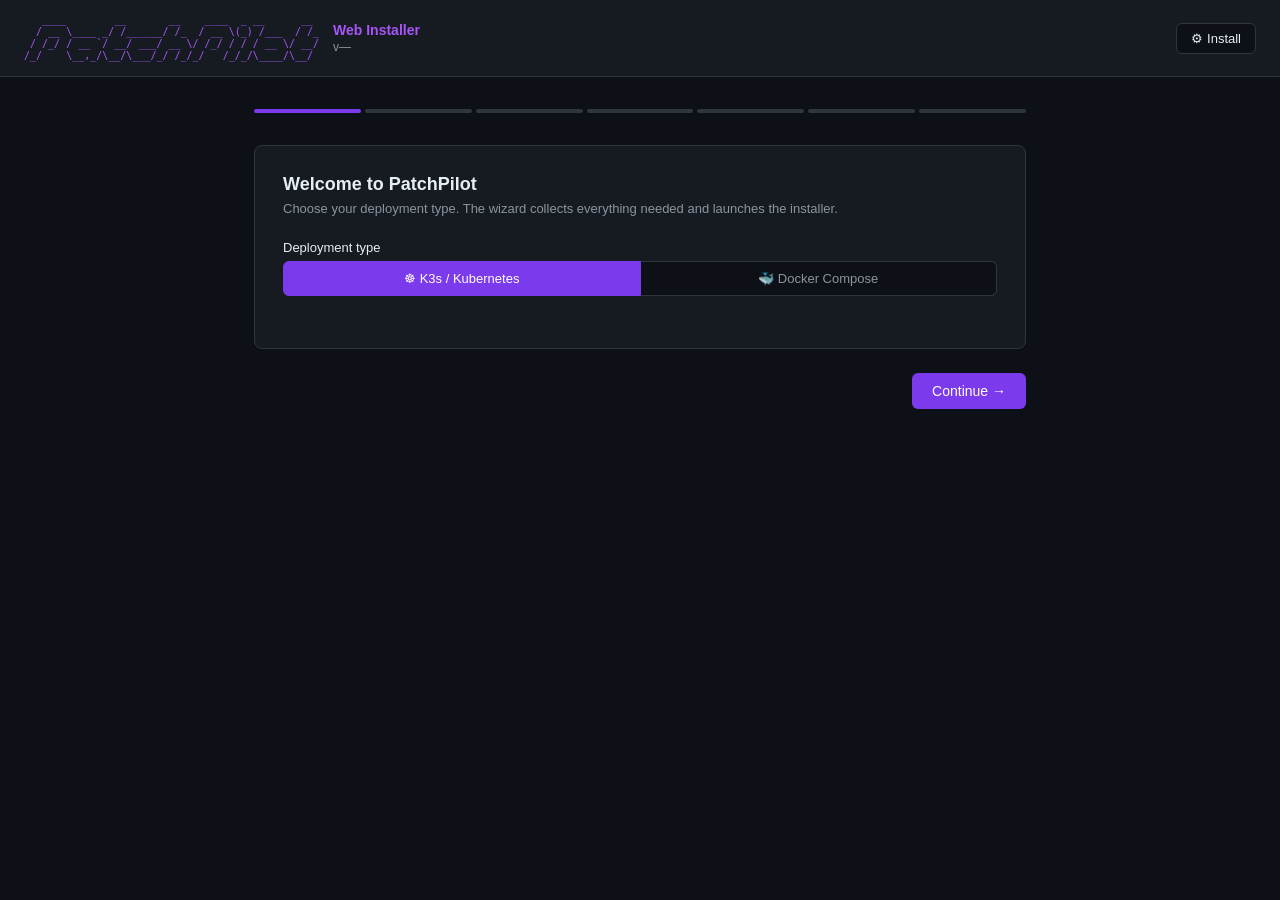
==== frontend/index.html @ 0a8648d3 "fixed postgres sql password to be shown at end of install" ====
<!DOCTYPE html>
<html lang="en">
<head>
<meta charset="UTF-8">
<meta name="viewport" content="width=device-width, initial-scale=1.0">
<title>PatchPilot Installer</title>
<style>
  :root {
    --bg:#0d1117;--surface:#161b22;--border:#30363d;
    --text:#e6edf3;--muted:#8b949e;--accent:#7c3aed;--accent-light:#a855f7;
    --green:#3fb950;--red:#f85149;--yellow:#d29922;--blue:#58a6ff;--orange:#f0883e;
  }
  *{box-sizing:border-box;margin:0;padding:0}
  body{background:var(--bg);color:var(--text);font-family:-apple-system,BlinkMacSystemFont,'Segoe UI',sans-serif;min-height:100vh}
  .header{background:var(--surface);border-bottom:1px solid var(--border);padding:14px 24px;display:flex;align-items:center;justify-content:space-between;gap:12px}
  .header-left{display:flex;align-items:center;gap:14px}
  .header pre{color:var(--accent-light);font-size:10px;line-height:1.2;font-family:monospace}
  .header-title{color:var(--accent-light);font-weight:600;font-size:14px}
  .header-sub{color:var(--muted);font-size:12px;margin-top:2px}
  .nav{display:flex;gap:4px}
  .nav-btn{background:none;border:1px solid transparent;border-radius:6px;padding:7px 14px;color:var(--muted);font-size:13px;cursor:pointer;transition:all .2s}
  .nav-btn:hover{border-color:var(--border);color:var(--text)}
  .nav-btn.active{border-color:var(--border);color:var(--text);background:var(--bg)}
  .nav-btn.danger{color:var(--red)}
  .nav-btn.danger:hover{border-color:var(--red);background:rgba(248,81,73,.08)}
  .container{max-width:820px;margin:0 auto;padding:32px 24px}
  .steps{display:flex;gap:4px;margin-bottom:32px}
  .step-dot{flex:1;height:4px;border-radius:2px;background:var(--border);transition:background .3s}
  .step-dot.done{background:var(--green)}
  .step-dot.active{background:var(--accent)}
  .card{background:var(--surface);border:1px solid var(--border);border-radius:8px;padding:28px;margin-bottom:20px}
  .card h2{font-size:18px;font-weight:600;margin-bottom:6px}
  .card .subtitle{color:var(--muted);font-size:13px;margin-bottom:24px}
  .field{margin-bottom:18px}
  .field label{display:block;font-size:13px;font-weight:500;margin-bottom:6px}
  .field .hint{font-size:12px;color:var(--muted);margin-bottom:6px}
  .field input,.field select{width:100%;background:var(--bg);border:1px solid var(--border);border-radius:6px;padding:9px 12px;color:var(--text);font-size:14px;transition:border-color .2s;outline:none}
  .field input:focus,.field select:focus{border-color:var(--accent)}
  .field input.error{border-color:var(--red)}
  .field .errmsg{font-size:12px;color:var(--red);margin-top:4px;display:none}
  .field input.error + .errmsg{display:block}
  .row{display:grid;grid-template-columns:1fr 1fr;gap:16px}
  .toggle-group{display:flex}
  .toggle-group label{flex:1;text-align:center;padding:9px 12px;border:1px solid var(--border);cursor:pointer;font-size:13px;background:var(--bg);color:var(--muted);transition:all .2s}
  .toggle-group label:first-of-type{border-radius:6px 0 0 6px}
  .toggle-group label:last-of-type{border-radius:0 6px 6px 0;border-left:none}
  .toggle-group input[type=radio]{display:none}
  .toggle-group input[type=radio]:checked+label{background:var(--accent);color:#fff;border-color:var(--accent)}
  .btn{display:inline-flex;align-items:center;gap:8px;padding:10px 20px;border-radius:6px;font-size:14px;font-weight:500;cursor:pointer;border:none;transition:opacity .2s}
  .btn-primary{background:var(--accent);color:#fff}
  .btn-primary:hover{opacity:.85}
  .btn-secondary{background:var(--surface);color:var(--text);border:1px solid var(--border)}
  .btn-secondary:hover{border-color:var(--muted)}
  .btn-danger{background:var(--red);color:#fff}
  .btn-danger:hover{opacity:.85}
  .btn-green{background:var(--green);color:#000;font-weight:600}
  .btn-green:hover{opacity:.85}
  .btn:disabled{opacity:.4;cursor:not-allowed}
  .actions{display:flex;justify-content:space-between;align-items:center;margin-top:24px}
  .badge{display:inline-flex;align-items:center;gap:4px;padding:2px 8px;border-radius:12px;font-size:11px;font-weight:500}
  .badge-green{background:rgba(63,185,80,.15);color:var(--green)}
  .badge-red{background:rgba(248,81,73,.15);color:var(--red)}
  .badge-yellow{background:rgba(210,153,34,.15);color:var(--yellow)}
  .badge-blue{background:rgba(88,166,255,.15);color:var(--blue)}
  .badge-orange{background:rgba(240,136,62,.15);color:var(--orange)}
  .cluster-status{display:flex;align-items:center;gap:8px;padding:12px 16px;border-radius:6px;border:1px solid var(--border);background:var(--bg);margin-bottom:20px;font-size:13px}
  .sc-table{width:100%;border-collapse:collapse;font-size:12px;margin-top:8px}
  .sc-table th{text-align:left;padding:6px 8px;color:var(--muted);border-bottom:1px solid var(--border)}
  .sc-table td{padding:6px 8px}
  .sc-table tr:hover td{background:rgba(255,255,255,.03)}
  #log-output{background:#010409;border:1px solid var(--border);border-radius:6px;padding:16px;font-family:'JetBrains Mono','Fira Code',monospace;font-size:12px;line-height:1.6;height:480px;overflow-y:auto;white-space:pre-wrap;word-break:break-all}
  .log-line{display:block}
  .log-line.ok{color:var(--green)}
  .log-line.err{color:var(--red)}
  .log-line.warn{color:var(--yellow)}
  .log-line.step{color:var(--accent-light);font-weight:bold}
  .log-line.info{color:var(--blue)}
  /* Pause card */
  .pause-card{border-color:var(--orange)!important;display:none}
  .pause-card.visible{display:block}
  .pause-card h3{color:var(--orange);font-size:16px;margin-bottom:8px}
  .cmd-block{background:var(--bg);border:1px solid var(--border);border-radius:6px;padding:12px 16px;font-family:monospace;font-size:13px;color:var(--blue);margin:12px 0;display:flex;align-items:center;justify-content:space-between;gap:12px}
  .cmd-block span{word-break:break-all}
  .copy-btn{background:var(--surface);border:1px solid var(--border);border-radius:4px;padding:4px 10px;color:var(--muted);font-size:12px;cursor:pointer;white-space:nowrap;transition:all .2s}
  .copy-btn:hover{border-color:var(--accent);color:var(--text)}
  /* Success/fail banners */
  .success-banner{text-align:center;padding:40px 24px}
  .success-banner .icon{font-size:56px;margin-bottom:16px}
  .success-banner h2{font-size:24px;margin-bottom:8px;color:var(--green)}
  .success-banner p{color:var(--muted);margin-bottom:20px}
  .url-chip{display:inline-block;background:var(--bg);border:1px solid var(--border);border-radius:6px;padding:8px 16px;font-family:monospace;font-size:14px;color:var(--blue)}
  .cred-row{display:flex;align-items:center;justify-content:space-between;gap:12px;padding:10px 14px;background:var(--bg);border:1px solid var(--border);border-radius:6px;margin-bottom:8px}
  .cred-label{font-size:13px;color:var(--muted);white-space:nowrap}
  .cred-value{font-family:'JetBrains Mono','Fira Code',monospace;font-size:12px;color:var(--text);word-break:break-all;user-select:all;cursor:text}
  .nfs-fields{display:none}
  .nfs-fields.visible{display:block}
  .hidden{display:none!important}
  .spinner{width:16px;height:16px;border:2px solid rgba(255,255,255,.2);border-top-color:#fff;border-radius:50%;animation:spin .6s linear infinite}
  @keyframes spin{to{transform:rotate(360deg)}}
  /* Uninstall page */
  .danger-zone{border:1px solid rgba(248,81,73,.4);border-radius:8px;padding:24px;background:rgba(248,81,73,.04);margin-bottom:20px}
  .danger-zone h3{color:var(--red);margin-bottom:8px}
  .danger-zone p{color:var(--muted);font-size:13px;line-height:1.6;margin-bottom:16px}
  /* Developer page */
  .dev-badge{display:inline-block;background:rgba(88,166,255,.15);color:var(--accent-light);border:1px solid rgba(88,166,255,.3);border-radius:4px;padding:2px 8px;font-size:11px;font-weight:600;letter-spacing:.05em;text-transform:uppercase;margin-left:8px;vertical-align:middle}
  .build-grid{display:grid;grid-template-columns:1fr 1fr;gap:12px}
  @media(max-width:600px){.build-grid{grid-template-columns:1fr}}
  .build-status{display:flex;align-items:center;gap:8px;padding:10px 14px;border-radius:6px;background:var(--bg);border:1px solid var(--border);font-size:13px;margin-top:16px}
  .build-status.idle   {color:var(--muted)}
  .build-status.running{color:var(--accent-light);border-color:rgba(88,166,255,.4)}
  .build-status.ok     {color:var(--green);border-color:rgba(63,185,80,.4);background:rgba(63,185,80,.05)}
  .build-status.fail   {color:var(--red);border-color:rgba(248,81,73,.4);background:rgba(248,81,73,.05)}
</style>
</head>
<body>

<div class="header">
  <div class="header-left">
    <pre>   ____        __       __    ____  _ __      __
  / __ \____ _/ /______/ /_  / __ \(_) /___  / /_
 / /_/ / __ `/ __/ ___/ __ \/ /_/ / / / __ \/ __/
/_/    \__,_/\__/\___/_/ /_/_/   /_/_/\____/\__/</pre>
    <div>
      <div class="header-title">Web Installer</div>
      <div class="header-sub" id="header-version">v—</div>
    </div>
  </div>
  <div class="nav">
    <button class="nav-btn active" id="nav-install" onclick="showView('install')">⚙ Install</button>
    <button class="nav-btn" id="nav-dev" onclick="showView('dev')" style="display:none">🔧 Developer</button>
  </div>
</div>

<!-- ═══════════════════════════════════════════════════════════════════════════
     INSTALL VIEW
════════════════════════════════════════════════════════════════════════════ -->
<div id="view-install">
<div class="container">
  <div class="steps" id="steps-bar"></div>

  <!-- Page 0: Mode -->
  <div id="page-0" class="page">
    <div class="card">
      <h2>Welcome to PatchPilot</h2>
      <p class="subtitle">Choose your deployment type. The wizard collects everything needed and launches the installer.</p>
      <div class="field">
        <label>Deployment type</label>
        <div class="toggle-group">
          <input type="radio" name="mode" id="mode-k3s" value="k3s" checked>
          <label for="mode-k3s">☸ K3s / Kubernetes</label>
          <input type="radio" name="mode" id="mode-docker" value="docker">
          <label for="mode-docker">🐳 Docker Compose</label>
        </div>
      </div>
      <div id="docker-note" class="hidden" style="color:var(--muted);font-size:13px;margin-top:12px;padding:12px;background:var(--bg);border-radius:6px;border:1px solid var(--border)">
        Docker Compose installs PatchPilot on this machine. No further configuration needed — images are built and services started automatically.
      </div>
    </div>
    <div class="actions"><span></span><button class="btn btn-primary" onclick="nextPage()">Continue →</button></div>
  </div>

  <!-- Page 1: Cluster -->
  <div id="page-1" class="page hidden">
    <div class="card">
      <h2>Kubernetes Cluster</h2>
      <p class="subtitle">Confirm your cluster is reachable and set the namespace.</p>
      <div id="cluster-status" class="cluster-status"><div class="spinner"></div><span>Checking cluster…</span></div>
      <div class="field">
        <label>Kubernetes namespace</label>
        <input type="text" id="namespace" value="patchpilot">
      </div>
    </div>
    <div class="actions">
      <button class="btn btn-secondary" onclick="prevPage()">← Back</button>
      <button class="btn btn-primary" onclick="nextPage()">Continue →</button>
    </div>
  </div>

  <!-- Page 2: Registry -->
  <div id="page-2" class="page hidden">
    <div class="card">
      <h2>Docker Hub</h2>
      <p class="subtitle" id="dh-subtitle">Your cluster pulls pre-built images from this public repository.</p>
      <div class="field"><label>Repository</label><input type="text" id="dh_repo" value="linit01/patchpilot"></div>
      <div id="dh-creds" class="hidden">
        <div class="row">
          <div class="field">
            <label>Username</label>
            <input type="text" id="dh_username" placeholder="your-dockerhub-user">
            <div class="errmsg">Required</div>
          </div>
          <div class="field">
            <label>Access Token</label>
            <input type="password" id="dh_token" placeholder="dckr_pat_…">
            <div class="errmsg">Required</div>
          </div>
        </div>
        <div style="font-size:12px;color:var(--muted)">Create tokens: hub.docker.com → Account Settings → Security → New Access Token</div>
      </div>
    </div>
    <div class="actions">
      <button class="btn btn-secondary" onclick="prevPage()">← Back</button>
      <button class="btn btn-primary" onclick="nextPage()">Continue →</button>
    </div>
  </div>

  <!-- Page 3: Network & TLS -->
  <div id="page-3" class="page hidden">
    <div class="card">
      <h2>Network & TLS</h2>
      <p class="subtitle">Hostnames and HTTPS. All hostnames go into the Ingress and TLS cert.</p>
      <div class="field">
        <label>Primary hostname</label>
        <input type="text" id="hostname" placeholder="patchpilot.yourdomain.com">
        <div class="errmsg">Required</div>
      </div>
      <div class="field">
        <label>Additional hostnames <span style="color:var(--muted);font-weight:400">(optional, space-separated)</span></label>
        <input type="text" id="additional_hostnames" placeholder="patchpilot.lan">
      </div>
      <div class="field">
        <label>HTTPS</label>
        <div class="toggle-group">
          <input type="radio" name="tls" id="tls-on" value="true" checked>
          <label for="tls-on">🔒 HTTPS (Let's Encrypt)</label>
          <input type="radio" name="tls" id="tls-off" value="false">
          <label for="tls-off">HTTP only</label>
        </div>
      </div>
      <div id="tls-fields">
        <div class="row">
          <div class="field">
            <label>Let's Encrypt email</label>
            <input type="email" id="le_email" placeholder="you@example.com">
            <div class="errmsg">Required for TLS</div>
          </div>
          <div class="field">
            <label>ACME challenge</label>
            <select id="challenge_type" onchange="updateChallengeFields()">
              <option value="dns01-cloudflare">DNS-01 via Cloudflare</option>
              <option value="http01">HTTP-01 (public domain)</option>
            </select>
          </div>
        </div>
        <div id="cloudflare-fields">
          <div class="field">
            <label>Cloudflare account email</label>
            <input type="email" id="cf_email" placeholder="you@example.com">
          </div>
          <div class="field">
            <label>Cloudflare API token secret name</label>
            <div class="hint">Pre-create: kubectl create secret generic cloudflare-api-token-secret --from-literal=api-token=TOKEN -n cert-manager</div>
            <input type="text" id="cf_api_token_secret" value="cloudflare-api-token-secret">
          </div>
        </div>
      </div>
    </div>
    <div class="actions">
      <button class="btn btn-secondary" onclick="prevPage()">← Back</button>
      <button class="btn btn-primary" onclick="nextPage()">Continue →</button>
    </div>
  </div>

  <!-- Page 4: Storage -->
  <div id="page-4" class="page hidden">
    <div class="card">
      <h2>Storage</h2>
      <p class="subtitle">PostgreSQL uses local storage. Choose where to store backups.</p>
      <div id="sc-list" style="margin-bottom:20px"></div>
      <div class="field">
        <label>PostgreSQL StorageClass</label>
        <div class="hint">Use a Retain class to protect data across reinstalls.</div>
        <input type="text" id="postgres_storage_class" value="local-data">
      </div>
      <div class="field">
        <label>PostgreSQL volume size</label>
        <input type="text" id="postgres_storage_size" value="5Gi">
      </div>
      <div class="field" style="margin-top:24px">
        <label>Backup storage</label>
        <div class="toggle-group">
          <input type="radio" name="backup_type" id="bt-local" value="local" checked onchange="toggleNfs()">
          <label for="bt-local">💾 Local disk</label>
          <input type="radio" name="backup_type" id="bt-nfs" value="nfs" onchange="toggleNfs()">
          <label for="bt-nfs">🗄 NFS share</label>
        </div>
      </div>
      <div class="nfs-fields" id="nfs-fields">
        <div class="field"><label>NFS StorageClass</label><input type="text" id="app_storage_class" value="nfs-backups"></div>
        <div class="row">
          <div class="field">
            <label>NFS server IP</label>
            <input type="text" id="nfs_server" placeholder="192.168.1.100">
            <div class="errmsg">Required</div>
          </div>
          <div class="field">
            <label>NFS export path</label>
            <input type="text" id="nfs_share" placeholder="/mnt/nas1/BACKUPS">
            <div class="errmsg">Required</div>
          </div>
        </div>
      </div>
      <div class="row" style="margin-top:12px">
        <div class="field"><label>Backups volume size</label><input type="text" id="backups_storage_size" value="10Gi"></div>
        <div class="field"><label>Ansible volume size</label><input type="text" id="ansible_storage_size" value="1Gi"></div>
      </div>
    </div>
    <div class="actions">
      <button class="btn btn-secondary" onclick="prevPage()">← Back</button>
      <button class="btn btn-primary" onclick="nextPage()">Continue →</button>
    </div>
  </div>

  <!-- Page 5: App settings -->
  <div id="page-5" class="page hidden">
    <div class="card">
      <h2>Application Settings</h2>
      <p class="subtitle">SSH defaults and backup policy. All can be changed in the UI later.</p>
      <div class="row">
        <div class="field"><label>Default SSH user</label><input type="text" id="default_ssh_user" value="root"></div>
        <div class="field"><label>Default SSH port</label><input type="number" id="default_ssh_port" value="22"></div>
      </div>
      <div class="row">
        <div class="field"><label>Auto-refresh interval (s)</label><input type="number" id="auto_refresh_interval" value="60"></div>
        <div class="field"><label>Backup retention count</label><input type="number" id="backup_retain_count" value="3"></div>
      </div>
      <div class="field"><label>Max backup size (MB)</label><input type="number" id="max_backup_size_mb" value="500"></div>
      <div class="field">
        <label>Ansible playbook path <span style="color:var(--muted);font-weight:400">(optional)</span></label>
        <div class="hint">Full path on this machine to check-os-updates.yml</div>
        <input type="text" id="ansible_playbook_path" placeholder="/home/you/ansible/check-os-updates.yml">
      </div>
      <div class="field">
        <label>Ansible inventory path <span style="color:var(--muted);font-weight:400">(optional)</span></label>
        <input type="text" id="ansible_inventory_path" placeholder="/home/you/ansible/hosts">
      </div>
    </div>
    <div class="actions">
      <button class="btn btn-secondary" onclick="prevPage()">← Back</button>
      <button class="btn btn-primary" onclick="nextPage()">Continue →</button>
    </div>
  </div>

  <!-- Page 6: Review & Deploy -->
  <div id="page-6" class="page hidden">
    <div class="card">
      <h2>Review & Deploy</h2>
      <p class="subtitle">Everything look right? Hit Deploy to start.</p>
      <div id="summary" style="font-size:13px;line-height:1.8"></div>
    </div>
    <div class="actions" id="deploy-actions">
      <button class="btn btn-secondary" id="back-btn" onclick="prevPage()">← Back</button>
      <button class="btn btn-primary" id="deploy-btn" onclick="deploy()">🚀 Deploy</button>
    </div>
  </div>

  <!-- Install log (always below wizard) -->
  <div id="log-panel" class="hidden">

    <!-- ── Pause card — shown when cleanup is required ── -->
    <div class="card pause-card" id="pause-card">
      <h3>⚠ Node Cleanup Required</h3>
      <p style="color:var(--muted);font-size:13px;line-height:1.6;margin-bottom:12px">
        The installer paused because stale <code>/app-data/patchpilot-*</code> directories on the k3s node
        will break PostgreSQL initialization on a reinstall.<br><br>
        SSH into the node and run this command, then click <strong>Continue</strong>.
      </p>
      <div class="cmd-block">
        <span id="cleanup-cmd">ssh 10.0.1.x sudo rm -rf /app-data/patchpilot-*</span>
        <button class="copy-btn" onclick="copyCmd()">Copy</button>
      </div>
      <div style="margin-top:16px;display:flex;align-items:center;gap:12px">
        <button class="btn btn-green" id="continue-btn" onclick="resumeInstall()">✓ Done — Continue Install</button>
        <span id="resume-status" style="font-size:13px;color:var(--muted)"></span>
      </div>
    </div>

    <div class="card" style="padding:20px">
      <div style="display:flex;align-items:center;justify-content:space-between;margin-bottom:14px">
        <div style="font-weight:600;font-size:15px" id="log-title">Install Output</div>
        <div id="log-status" class="badge badge-yellow">Running…</div>
      </div>
      <div id="log-output"></div>
    </div>

    <div id="success-section" class="hidden">
      <div class="card success-banner">
        <div class="icon">🎉</div>
        <h2>PatchPilot Deployed!</h2>
        <p>Your instance is ready.</p>
        <a id="success-url" href="#" target="_blank" class="url-chip"></a>
        <div id="success-credentials" class="hidden" style="margin-top:24px;text-align:left;max-width:560px;margin-left:auto;margin-right:auto">
          <div style="font-size:13px;font-weight:600;color:var(--yellow);margin-bottom:12px">🔑 Save these credentials — they won't be shown again</div>
          <!-- credentials injected by JS -->
        </div>
      </div>
    </div>
    <div id="fail-section" class="hidden">
      <div class="card" style="border-color:var(--red)">
        <h2 style="color:var(--red)">Installation Failed</h2>
        <p style="color:var(--muted);margin-top:8px;font-size:13px">Scroll up in the log to find the error. Fix it and run the installer again.</p>
        <div style="margin-top:16px"><button class="btn btn-secondary" onclick="location.reload()">↺ Start Over</button></div>
      </div>
    </div>
  </div>

</div><!-- /container -->
</div><!-- /view-install -->

<!-- ═══════════════════════════════════════════════════════════════════════════
     UNINSTALL VIEW
════════════════════════════════════════════════════════════════════════════ -->
<div id="view-uninstall" class="hidden">
<div class="container">
  <div class="card">
    <h2 style="color:var(--red)">🗑 Uninstall PatchPilot</h2>
    <p class="subtitle">Remove PatchPilot from your Kubernetes cluster. This deletes the namespace and all resources within it.</p>
    <div id="uninstall-config-check" style="font-size:13px;color:var(--muted);margin-bottom:20px"></div>
  </div>

  <!-- Pre-uninstall state -->
  <div id="uninstall-form">
    <div class="danger-zone">
      <h3>This will permanently delete:</h3>
      <p>
        • The <code>patchpilot</code> namespace and all Kubernetes resources<br>
        • The PostgreSQL database and all patch history<br>
        • The ClusterIssuer for Let's Encrypt<br>
        • All PersistentVolumeClaims (PVC data may remain on disk — see post-uninstall note)
      </p>
      <p style="margin-top:8px;color:var(--yellow)">⚠ This cannot be undone. Make sure you have a backup if you need the data.</p>
    </div>

    <div class="card" style="border-color:rgba(248,81,73,.3)">
      <p style="font-size:13px;color:var(--muted);margin-bottom:16px">
        Uninstall reads the namespace from <code>k8s/install-config.yaml</code>. 
        If you've changed it manually, update the config first.
      </p>
      <button class="btn btn-danger" id="uninstall-btn" onclick="startUninstall()">🗑 Uninstall PatchPilot</button>
    </div>
  </div>

  <!-- Uninstall log panel -->
  <div id="uninstall-log-panel" class="hidden">
    <div class="card" style="padding:20px">
      <div style="display:flex;align-items:center;justify-content:space-between;margin-bottom:14px">
        <div style="font-weight:600;font-size:15px">Uninstall Output</div>
        <div id="uninstall-log-status" class="badge badge-yellow">Running…</div>
      </div>
      <div id="uninstall-log-output" style="background:#010409;border:1px solid var(--border);border-radius:6px;padding:16px;font-family:monospace;font-size:12px;line-height:1.6;height:360px;overflow-y:auto;white-space:pre-wrap;word-break:break-all"></div>
    </div>

    <div id="uninstall-success" class="hidden">
      <div class="card" style="border-color:var(--green)">
        <div class="success-banner" style="padding:24px">
          <div class="icon">✅</div>
          <h2>Uninstalled Successfully</h2>
          <p>PatchPilot has been removed from the cluster.</p>
          <div id="uninstall-cleanup-note" class="hidden" style="margin-top:16px;text-align:left">
            <p style="color:var(--yellow);font-size:13px;margin-bottom:8px">⚠ Leftover hostPath data may remain on the node. To clean it up:</p>
            <div class="cmd-block">
              <span id="uninstall-cleanup-cmd"></span>
              <button class="copy-btn" onclick="copyUninstallCmd()">Copy</button>
            </div>
          </div>
          <div style="margin-top:20px">
            <button class="btn btn-secondary" onclick="showView('install')">← Back to Installer</button>
          </div>
        </div>
      </div>
    </div>

    <div id="uninstall-fail" class="hidden">
      <div class="card" style="border-color:var(--red)">
        <h2 style="color:var(--red)">Uninstall Failed</h2>
        <p style="color:var(--muted);font-size:13px;margin-top:8px">Check the log above. You may need to run kubectl commands manually.</p>
      </div>
    </div>
  </div>

</div>
</div><!-- /view-uninstall -->

<!-- ═══════════════════════════════════════════════════════════════════════════
     DEVELOPER VIEW — shown only when server started with --developer
════════════════════════════════════════════════════════════════════════════ -->
<div id="view-dev" class="hidden">
<div class="container">
  <div class="card">
    <h2>Build &amp; Push Images <span class="dev-badge">Developer</span></h2>
    <p class="subtitle">Build Docker images from source and push to Docker Hub before running the install wizard. Changes here don't touch <code>install-config.yaml</code>.</p>

    <div class="build-grid">
      <div class="field">
        <label>Docker Hub repo</label>
        <input type="text" id="build-repo" value="linit01/patchpilot">
      </div>
      <div class="field">
        <label>Image tag</label>
        <input type="text" id="build-tag" value="">
      </div>
    </div>

    <div class="build-grid" style="margin-top:12px">
      <div class="field">
        <label>Target platform</label>
        <select id="build-platform">
          <option value="">Auto-detect from cluster</option>
          <option value="linux/amd64">linux/amd64</option>
          <option value="linux/arm64">linux/arm64</option>
          <option value="linux/amd64,linux/arm64">Multi-arch (amd64 + arm64)</option>
        </select>
      </div>
      <div class="field">
        <label>Options</label>
        <div style="display:flex;gap:16px;align-items:center;height:40px">
          <label style="display:flex;align-items:center;gap:6px;font-size:13px;cursor:pointer">
            <input type="checkbox" id="build-no-cache"> No cache
          </label>
          <label style="display:flex;align-items:center;gap:6px;font-size:13px;cursor:pointer">
            <input type="checkbox" id="build-push" checked> Push to Hub
          </label>
        </div>
      </div>
    </div>

    <div class="build-status idle" id="build-status">
      <span id="build-status-icon">⬤</span>&nbsp;<span id="build-status-text">Ready to build</span>
    </div>

    <div class="actions" style="margin-top:20px">
      <button class="btn" onclick="showView('install')">← Back to Install Wizard</button>
      <button class="btn btn-primary" id="build-btn" onclick="startBuild()">▶ Build &amp; Push</button>
    </div>
  </div>

  <!-- Build log -->
  <div id="build-log-panel" class="log-panel hidden" style="margin-top:16px">
    <div class="log-toolbar">
      <span class="log-title">Build Output</span>
      <span class="badge" id="build-log-status">Running…</span>
    </div>
    <pre class="log-output" id="build-log-output"></pre>
    <div class="actions" id="build-post-actions" style="display:none;margin-top:12px">
      <span></span>
      <button class="btn btn-primary" onclick="showView('install')">Continue to Install Wizard →</button>
    </div>
  </div>
</div>
</div><!-- /view-dev -->

<script>
// ── Server info (developer mode, version) ──────────────────────────────────────
let DEVELOPER_MODE = false;
let PP_VERSION = '';

async function loadServerInfo() {
  try {
    const r = await fetch('/api/info');
    const d = await r.json();
    PP_VERSION = d.version || '';
    DEVELOPER_MODE = d.developer || false;

    // Populate version into all UI elements
    if (PP_VERSION) {
      document.title = 'PatchPilot Installer — v' + PP_VERSION;
      const hv = $('header-version');
      if (hv) hv.textContent = 'v' + PP_VERSION;
      const bt = $('build-tag');
      if (bt && !bt.value) bt.value = PP_VERSION;
    }

    if (DEVELOPER_MODE) {
      $('nav-dev').style.display = '';
      $('dh-creds').classList.remove('hidden');
      $('dh-subtitle').textContent = 'Images are built here and pushed to Docker Hub. Your cluster pulls from there.';
    }
  } catch(e) { /* server info unavailable — non-fatal */ }
}

// ── View switching ─────────────────────────────────────────────────────────────
function showView(v) {
  document.getElementById('view-install').classList.toggle('hidden', v !== 'install');
  document.getElementById('view-uninstall').classList.toggle('hidden', v !== 'uninstall');
  document.getElementById('view-dev').classList.toggle('hidden', v !== 'dev');
  document.getElementById('nav-install').classList.toggle('active', v === 'install');
  document.getElementById('nav-dev').classList.toggle('active', v === 'dev');
  if (v === 'uninstall') checkUninstallConfig();
}

// ── State ──────────────────────────────────────────────────────────────────────
const PAGES_K3S    = [0,1,2,3,4,5,6];
const PAGES_DOCKER = [0,6];
let currentPage = 0;

const $ = id => document.getElementById(id);
const getMode = () => document.querySelector('input[name=mode]:checked').value;
const getTls  = () => document.querySelector('input[name=tls]:checked')?.value === 'true';
const getBt   = () => document.querySelector('input[name=backup_type]:checked').value;
const pageList = () => getMode() === 'k3s' ? PAGES_K3S : PAGES_DOCKER;

function renderSteps() {
  const pages = pageList();
  const bar = $('steps-bar');
  bar.innerHTML = '';
  pages.forEach((_, i) => {
    const d = document.createElement('div');
    d.className = 'step-dot' + (i < currentPage ? ' done' : i === currentPage ? ' active' : '');
    bar.appendChild(d);
  });
}

function showPage(idx) {
  document.querySelectorAll('.page').forEach(p => p.classList.add('hidden'));
  const pages = pageList();
  $('page-' + pages[idx]).classList.remove('hidden');
  currentPage = idx;
  renderSteps();
  $('docker-note').classList.toggle('hidden', getMode() !== 'docker');
  if (pages[idx] === 1) checkCluster();
  if (pages[idx] === 4) loadStorageClasses();
  if (pages[idx] === 6) buildSummary();
}

function nextPage() {
  if (!validateCurrent()) return;
  const pages = pageList();
  if (currentPage < pages.length - 1) showPage(currentPage + 1);
}
function prevPage() {
  if (currentPage > 0) showPage(currentPage - 1);
}

// ── Validation ─────────────────────────────────────────────────────────────────
function required(id) {
  const el = $(id);
  if (!el || el.closest('.nfs-fields:not(.visible)')) return true;
  const ok = el.value.trim() !== '';
  el.classList.toggle('error', !ok);
  return ok;
}
function validateCurrent() {
  const page = pageList()[currentPage];
  if (page === 2) return DEVELOPER_MODE ? !!(required('dh_username') & required('dh_token')) : true;
  if (page === 3) { let ok = required('hostname'); if (getTls()) ok = required('le_email') && ok; return !!ok; }
  if (page === 4 && getBt() === 'nfs') return !!(required('nfs_server') & required('nfs_share'));
  return true;
}

// ── Toggles ────────────────────────────────────────────────────────────────────
document.querySelectorAll('input[name=mode]').forEach(r => r.addEventListener('change', () => {
  $('docker-note').classList.toggle('hidden', getMode() !== 'docker');
  renderSteps();
}));
document.querySelectorAll('input[name=tls]').forEach(r => r.addEventListener('change', () => {
  $('tls-fields').style.display = getTls() ? '' : 'none';
}));
function updateChallengeFields() {
  $('cloudflare-fields').style.display = $('challenge_type').value === 'dns01-cloudflare' ? '' : 'none';
}
function toggleNfs() {
  $('nfs-fields').classList.toggle('visible', getBt() === 'nfs');
}

// ── Cluster check ──────────────────────────────────────────────────────────────
async function checkCluster() {
  $('cluster-status').innerHTML = '<div class="spinner"></div> <span>Checking cluster connection…</span>';
  try {
    const r = await fetch('/api/validate-cluster').then(r => r.json());
    if (r.ok) {
      $('cluster-status').innerHTML = `<span style="color:var(--green)">✓</span> Connected — <strong>${r.context}</strong>`;
      $('cluster-status').style.borderColor = 'var(--green)';
    } else {
      $('cluster-status').innerHTML = `<span style="color:var(--red)">✗</span> ${r.error || 'Cannot reach cluster'}`;
      $('cluster-status').style.borderColor = 'var(--red)';
    }
  } catch(e) {
    $('cluster-status').innerHTML = '<span style="color:var(--red)">✗</span> Server error';
  }
}

async function loadStorageClasses() {
  try {
    const info = await fetch('/api/cluster-info').then(r => r.json());
    if (info.storageClasses?.length) {
      let html = '<div style="font-size:12px;color:var(--muted);margin-bottom:6px">Available StorageClasses:</div>';
      html += '<table class="sc-table"><thead><tr><th>Name</th><th>Provisioner</th></tr></thead><tbody>';
      info.storageClasses.forEach(sc => {
        html += `<tr><td><code style="color:var(--blue)">${sc.name}</code></td><td style="color:var(--muted)">${sc.provisioner}</td></tr>`;
      });
      html += '</tbody></table>';
      $('sc-list').innerHTML = html;
    }
  } catch(e) {}
}

// ── Summary ────────────────────────────────────────────────────────────────────
function buildSummary() {
  if (getMode() === 'docker') {
    $('summary').innerHTML = '<p>Docker Compose install on localhost.</p>';
    return;
  }
  const rows = [
    ['Namespace',      $('namespace').value],
    ['Docker Hub',     DEVELOPER_MODE ? `${$('dh_repo').value} (${$('dh_username').value})` : $('dh_repo').value],
    ['Hostname',       $('hostname').value + ($('additional_hostnames').value ? ` + ${$('additional_hostnames').value}` : '')],
    ['TLS',            getTls() ? `Yes (${$('challenge_type').value})` : 'HTTP only'],
    ['Postgres SC',    $('postgres_storage_class').value],
    ['Backup storage', getBt() === 'nfs' ? `NFS ${$('nfs_server').value}:${$('nfs_share').value}` : 'Local disk'],
    ['Default SSH',    `${$('default_ssh_user').value}:${$('default_ssh_port').value}`],
  ];
  $('summary').innerHTML = rows.map(([k,v]) =>
    `<div style="display:flex;gap:12px;border-bottom:1px solid var(--border);padding:6px 0">
      <div style="width:160px;color:var(--muted)">${k}</div><div>${v}</div></div>`
  ).join('');
}

// ── Deploy ─────────────────────────────────────────────────────────────────────
async function deploy() {
  const mode = getMode();
  $('deploy-btn').disabled = true;
  $('back-btn').disabled = true;

  if (mode === 'k3s') {
    const cfg = {
      mode:'k3s',
      namespace:              $('namespace').value,
      dh_repo:                $('dh_repo').value,
      dh_username:            $('dh_username').value,
      dh_token:               $('dh_token').value,
      hostname:               $('hostname').value,
      additional_hostnames:   $('additional_hostnames').value,
      tls_enabled:            getTls(),
      le_email:               $('le_email').value,
      challenge_type:         $('challenge_type').value,
      cf_email:               $('cf_email').value,
      cf_api_token_secret:    $('cf_api_token_secret').value,
      postgres_storage_class: $('postgres_storage_class').value,
      postgres_storage_size:  $('postgres_storage_size').value,
      backup_storage_type:    getBt(),
      app_storage_class:      $('app_storage_class')?.value || '',
      backups_storage_size:   $('backups_storage_size').value,
      ansible_storage_size:   $('ansible_storage_size').value,
      nfs_server:             $('nfs_server').value,
      nfs_share:              $('nfs_share').value,
      default_ssh_user:       $('default_ssh_user').value,
      default_ssh_port:       parseInt($('default_ssh_port').value),
      auto_refresh_interval:  parseInt($('auto_refresh_interval').value),
      backup_retain_count:    parseInt($('backup_retain_count').value),
      max_backup_size_mb:     parseInt($('max_backup_size_mb').value),
      ansible_playbook_path:  $('ansible_playbook_path').value,
      ansible_inventory_path: $('ansible_inventory_path').value,
    };
    const resp = await fetch('/api/configure/k3s', {
      method:'POST', headers:{'Content-Type':'application/json'}, body:JSON.stringify(cfg)
    });
    if (!resp.ok) { alert('Config error: ' + await resp.text()); $('deploy-btn').disabled = false; return; }
  }

  $('log-panel').classList.remove('hidden');
  $('log-panel').scrollIntoView({behavior:'smooth'});
  streamOutput('/api/install-stream?mode=' + mode, 'install');
}

// ── Streaming output (shared for install + uninstall) ──────────────────────────
function addLogLine(outputEl, raw) {
  const clean = raw.replace(/\x1b\[[0-9;]*m/g, '');
  const span = document.createElement('span');
  span.className = 'log-line';
  if (/^✓/.test(clean))      span.classList.add('ok');
  else if (/^✗/.test(clean)) span.classList.add('err');
  else if (/^!/.test(clean)) span.classList.add('warn');
  else if (/^▸/.test(clean)) span.classList.add('step');
  else if (/^ℹ/.test(clean)) span.classList.add('info');
  span.textContent = clean + '\n';
  outputEl.appendChild(span);
  outputEl.scrollTop = outputEl.scrollHeight;
}

function streamOutput(url, context) {
  const isInstall = context === 'install';
  const logEl    = $(isInstall ? 'log-output' : 'uninstall-log-output');
  const statusEl = $(isInstall ? 'log-status' : 'uninstall-log-status');
  let installCredentials = null;

  const es = new EventSource(url);
  es.onmessage = e => {
    const raw = JSON.parse(e.data);

    // ── Pause for cleanup (install only) ──
    if (raw.startsWith('__PAUSE_CLEANUP__')) {
      const cmd = raw.slice('__PAUSE_CLEANUP__'.length).trim();
      $('cleanup-cmd').textContent = cmd;
      $('pause-card').classList.add('visible');
      $('pause-card').scrollIntoView({behavior:'smooth'});
      addLogLine(logEl, '! ⏸  Installer paused — complete cleanup in the card above, then click Continue');
      return;
    }

    // ── Post-uninstall cleanup note ──
    if (raw.startsWith('__NOTE_CLEANUP__')) {
      const cmd = raw.slice('__NOTE_CLEANUP__'.length).trim();
      if (isInstall) return;
      $('uninstall-cleanup-cmd').textContent = cmd;
      $('uninstall-cleanup-note').classList.remove('hidden');
      return;
    }

    // ── Capture credentials for success screen ──
    if (raw.startsWith('__CREDENTIALS__')) {
      try { installCredentials = JSON.parse(raw.slice('__CREDENTIALS__'.length)); } catch(e) {}
      return;
    }

    // ── Exit ──
    if (raw.startsWith('__EXIT__')) {
      es.close();
      const code = parseInt(raw.replace('__EXIT__', ''));
      if (isInstall) {
        if (code === 0) {
          statusEl.className = 'badge badge-green'; statusEl.textContent = '✓ Complete';
          $('success-section').classList.remove('hidden');
          const url = getMode() === 'docker' ? 'http://localhost:8080'
            : (getTls() ? `https://${$('hostname').value}` : `http://${$('hostname').value}`);
          $('success-url').textContent = url; $('success-url').href = url;
          // Show credentials if captured
          if (installCredentials) {
            const credsEl = $('success-credentials');
            if (credsEl) {
              let html = '';
              if (installCredentials.pg_password) {
                html += `<div class="cred-row"><span class="cred-label">PostgreSQL Password</span><code class="cred-value">${installCredentials.pg_password}</code></div>`;
              }
              if (installCredentials.encryption_key) {
                html += `<div class="cred-row"><span class="cred-label">Encryption Key</span><code class="cred-value">${installCredentials.encryption_key}</code></div>`;
              }
              if (html) {
                credsEl.innerHTML = html;
                credsEl.classList.remove('hidden');
              }
            }
          }
          // Auto-open the deployed URL after a brief pause so the user can
          // see the success banner before the new tab/window opens.
          setTimeout(() => { window.open(url, '_blank'); }, 2000);
        } else {
          statusEl.className = 'badge badge-red'; statusEl.textContent = '✗ Failed';
          $('fail-section').classList.remove('hidden');
        }
      } else {
        if (code === 0) {
          statusEl.className = 'badge badge-green'; statusEl.textContent = '✓ Complete';
          $('uninstall-success').classList.remove('hidden');
        } else {
          statusEl.className = 'badge badge-red'; statusEl.textContent = '✗ Failed';
          $('uninstall-fail').classList.remove('hidden');
        }
      }
      return;
    }

    if (raw.startsWith('__ERROR__')) {
      es.close();
      statusEl.className = 'badge badge-red'; statusEl.textContent = '✗ Error';
      (isInstall ? $('fail-section') : $('uninstall-fail')).classList.remove('hidden');
      return;
    }

    addLogLine(logEl, raw);
  };
  es.onerror = () => {
    es.close();
    statusEl.className = 'badge badge-orange'; statusEl.textContent = '⚠ Connection lost';
  };
}

// ── Resume after cleanup ───────────────────────────────────────────────────────
async function resumeInstall() {
  const btn = $('continue-btn');
  const status = $('resume-status');
  btn.disabled = true;
  status.textContent = 'Signalling installer…';
  try {
    const r = await fetch('/api/resume', {method:'POST'});
    if (r.ok) {
      $('pause-card').classList.remove('visible');
      status.textContent = '';
    } else {
      status.textContent = 'Error — try again';
      btn.disabled = false;
    }
  } catch(e) {
    status.textContent = 'Error: ' + e.message;
    btn.disabled = false;
  }
}

function copyCmd() {
  navigator.clipboard.writeText($('cleanup-cmd').textContent).then(() => {
    const btn = document.querySelector('.pause-card .copy-btn');
    btn.textContent = 'Copied!';
    setTimeout(() => btn.textContent = 'Copy', 2000);
  });
}

function copyUninstallCmd() {
  navigator.clipboard.writeText($('uninstall-cleanup-cmd').textContent).then(() => {
    const btn = document.querySelector('#uninstall-cleanup-note .copy-btn');
    btn.textContent = 'Copied!';
    setTimeout(() => btn.textContent = 'Copy', 2000);
  });
}

// ── Uninstall ──────────────────────────────────────────────────────────────────
async function checkUninstallConfig() {
  const el = $('uninstall-config-check');
  try {
    const r = await fetch('/api/cluster-info').then(r => r.json());
    el.innerHTML = r.contexts.length
      ? `<span style="color:var(--green)">✓</span> Cluster connected`
      : `<span style="color:var(--yellow)">⚠</span> No cluster contexts found`;
  } catch(e) {
    el.innerHTML = `<span style="color:var(--muted)">Could not check cluster status</span>`;
  }
}

async function startUninstall() {
  $('uninstall-btn').disabled = true;
  $('uninstall-form').style.opacity = '0.5';
  $('uninstall-log-panel').classList.remove('hidden');
  $('uninstall-log-panel').scrollIntoView({behavior:'smooth'});
  streamOutput('/api/uninstall-stream', 'uninstall');
}

// ── Developer: Build & Push ────────────────────────────────────────────────────
function setBuildStatus(state, text) {
  const el = $('build-status');
  el.className = 'build-status ' + state;
  $('build-status-text').textContent = text;
}

async function startBuild() {
  const repo     = $('build-repo').value.trim()     || 'linit01/patchpilot';
  const tag      = $('build-tag').value.trim()      || PP_VERSION;
  const platform = $('build-platform').value;
  const noCache  = $('build-no-cache').checked;
  const push     = $('build-push').checked;

  $('build-btn').disabled = true;
  $('build-log-panel').classList.remove('hidden');
  $('build-log-panel').scrollIntoView({behavior:'smooth'});
  $('build-log-output').textContent = '';
  $('build-post-actions').style.display = 'none';
  setBuildStatus('running', 'Building…');
  $('build-log-status').textContent = 'Running…';
  $('build-log-status').className = 'badge';

  const params = new URLSearchParams({repo, tag, no_cache: noCache, push});
  if (platform) params.set('platform', platform);

  const es = new EventSource('/api/build-stream?' + params.toString());
  const log = $('build-log-output');

  es.onmessage = e => {
    const raw = JSON.parse(e.data);

    if (raw.startsWith('__EXIT__')) {
      es.close();
      $('build-btn').disabled = false;
      const code = parseInt(raw.replace('__EXIT__', ''));
      if (code === 0) {
        setBuildStatus('ok', push ? 'Images pushed successfully ✓' : 'Build complete (not pushed) ✓');
        $('build-log-status').textContent = '✓ Done';
        $('build-log-status').className = 'badge badge-green';
        $('build-post-actions').style.display = 'flex';
      } else {
        setBuildStatus('fail', 'Build failed — see log above');
        $('build-log-status').textContent = '✗ Failed';
        $('build-log-status').className = 'badge badge-red';
      }
      return;
    }

    if (raw.startsWith('__ERROR__')) {
      es.close();
      $('build-btn').disabled = false;
      setBuildStatus('fail', raw.replace('__ERROR__', '').trim() || 'Unexpected error');
      $('build-log-status').textContent = '✗ Error';
      $('build-log-status').className = 'badge badge-red';
      return;
    }

    const span = document.createElement('span');
    span.className = 'log-line';
    const clean = raw.replace(/\x1b\[[0-9;]*m/g, '');
    if (/^✓/.test(clean))       span.classList.add('ok');
    else if (/^✗/.test(clean))  span.classList.add('err');
    else if (/^!/.test(clean))  span.classList.add('warn');
    else if (/^▸/.test(clean))  span.classList.add('step');
    else if (/^ℹ/.test(clean))  span.classList.add('info');
    span.textContent = clean + '\n';
    log.appendChild(span);
    log.scrollTop = log.scrollHeight;
  };

  es.onerror = () => {
    es.close();
    $('build-btn').disabled = false;
    setBuildStatus('fail', 'Connection lost');
    $('build-log-status').textContent = '✗ Lost';
    $('build-log-status').className = 'badge badge-red';
  };
}

// ── Boot ───────────────────────────────────────────────────────────────────────
loadServerInfo().then(() => showPage(0));
</script>
</body>
</html>
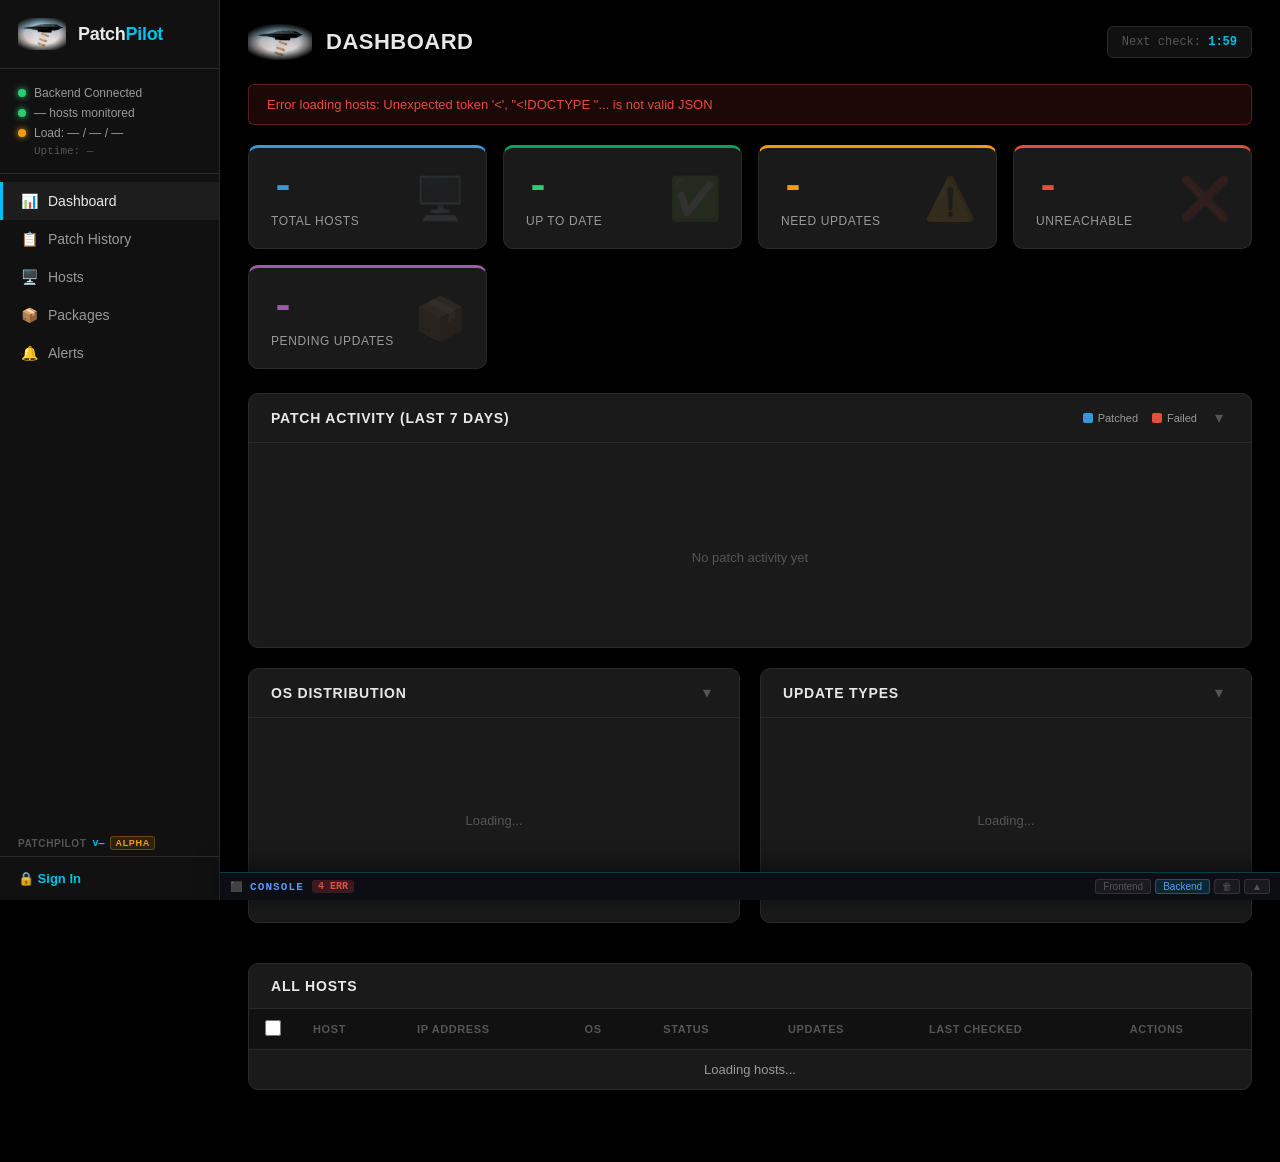
==== commit 8744416a: "v0.10.2-alpha: restore correct frontend index.html" ====
--- a/frontend/index.html
+++ b/frontend/index.html
@@ -1,1019 +1,477 @@
 <!DOCTYPE html>
 <html lang="en">
 <head>
-<meta charset="UTF-8">
-<meta name="viewport" content="width=device-width, initial-scale=1.0">
-<title>PatchPilot Installer</title>
-<style>
-  :root {
-    --bg:#0d1117;--surface:#161b22;--border:#30363d;
-    --text:#e6edf3;--muted:#8b949e;--accent:#7c3aed;--accent-light:#a855f7;
-    --green:#3fb950;--red:#f85149;--yellow:#d29922;--blue:#58a6ff;--orange:#f0883e;
-  }
-  *{box-sizing:border-box;margin:0;padding:0}
-  body{background:var(--bg);color:var(--text);font-family:-apple-system,BlinkMacSystemFont,'Segoe UI',sans-serif;min-height:100vh}
-  .header{background:var(--surface);border-bottom:1px solid var(--border);padding:14px 24px;display:flex;align-items:center;justify-content:space-between;gap:12px}
-  .header-left{display:flex;align-items:center;gap:14px}
-  .header pre{color:var(--accent-light);font-size:10px;line-height:1.2;font-family:monospace}
-  .header-title{color:var(--accent-light);font-weight:600;font-size:14px}
-  .header-sub{color:var(--muted);font-size:12px;margin-top:2px}
-  .nav{display:flex;gap:4px}
-  .nav-btn{background:none;border:1px solid transparent;border-radius:6px;padding:7px 14px;color:var(--muted);font-size:13px;cursor:pointer;transition:all .2s}
-  .nav-btn:hover{border-color:var(--border);color:var(--text)}
-  .nav-btn.active{border-color:var(--border);color:var(--text);background:var(--bg)}
-  .nav-btn.danger{color:var(--red)}
-  .nav-btn.danger:hover{border-color:var(--red);background:rgba(248,81,73,.08)}
-  .container{max-width:820px;margin:0 auto;padding:32px 24px}
-  .steps{display:flex;gap:4px;margin-bottom:32px}
-  .step-dot{flex:1;height:4px;border-radius:2px;background:var(--border);transition:background .3s}
-  .step-dot.done{background:var(--green)}
-  .step-dot.active{background:var(--accent)}
-  .card{background:var(--surface);border:1px solid var(--border);border-radius:8px;padding:28px;margin-bottom:20px}
-  .card h2{font-size:18px;font-weight:600;margin-bottom:6px}
-  .card .subtitle{color:var(--muted);font-size:13px;margin-bottom:24px}
-  .field{margin-bottom:18px}
-  .field label{display:block;font-size:13px;font-weight:500;margin-bottom:6px}
-  .field .hint{font-size:12px;color:var(--muted);margin-bottom:6px}
-  .field input,.field select{width:100%;background:var(--bg);border:1px solid var(--border);border-radius:6px;padding:9px 12px;color:var(--text);font-size:14px;transition:border-color .2s;outline:none}
-  .field input:focus,.field select:focus{border-color:var(--accent)}
-  .field input.error{border-color:var(--red)}
-  .field .errmsg{font-size:12px;color:var(--red);margin-top:4px;display:none}
-  .field input.error + .errmsg{display:block}
-  .row{display:grid;grid-template-columns:1fr 1fr;gap:16px}
-  .toggle-group{display:flex}
-  .toggle-group label{flex:1;text-align:center;padding:9px 12px;border:1px solid var(--border);cursor:pointer;font-size:13px;background:var(--bg);color:var(--muted);transition:all .2s}
-  .toggle-group label:first-of-type{border-radius:6px 0 0 6px}
-  .toggle-group label:last-of-type{border-radius:0 6px 6px 0;border-left:none}
-  .toggle-group input[type=radio]{display:none}
-  .toggle-group input[type=radio]:checked+label{background:var(--accent);color:#fff;border-color:var(--accent)}
-  .btn{display:inline-flex;align-items:center;gap:8px;padding:10px 20px;border-radius:6px;font-size:14px;font-weight:500;cursor:pointer;border:none;transition:opacity .2s}
-  .btn-primary{background:var(--accent);color:#fff}
-  .btn-primary:hover{opacity:.85}
-  .btn-secondary{background:var(--surface);color:var(--text);border:1px solid var(--border)}
-  .btn-secondary:hover{border-color:var(--muted)}
-  .btn-danger{background:var(--red);color:#fff}
-  .btn-danger:hover{opacity:.85}
-  .btn-green{background:var(--green);color:#000;font-weight:600}
-  .btn-green:hover{opacity:.85}
-  .btn:disabled{opacity:.4;cursor:not-allowed}
-  .actions{display:flex;justify-content:space-between;align-items:center;margin-top:24px}
-  .badge{display:inline-flex;align-items:center;gap:4px;padding:2px 8px;border-radius:12px;font-size:11px;font-weight:500}
-  .badge-green{background:rgba(63,185,80,.15);color:var(--green)}
-  .badge-red{background:rgba(248,81,73,.15);color:var(--red)}
-  .badge-yellow{background:rgba(210,153,34,.15);color:var(--yellow)}
-  .badge-blue{background:rgba(88,166,255,.15);color:var(--blue)}
-  .badge-orange{background:rgba(240,136,62,.15);color:var(--orange)}
-  .cluster-status{display:flex;align-items:center;gap:8px;padding:12px 16px;border-radius:6px;border:1px solid var(--border);background:var(--bg);margin-bottom:20px;font-size:13px}
-  .sc-table{width:100%;border-collapse:collapse;font-size:12px;margin-top:8px}
-  .sc-table th{text-align:left;padding:6px 8px;color:var(--muted);border-bottom:1px solid var(--border)}
-  .sc-table td{padding:6px 8px}
-  .sc-table tr:hover td{background:rgba(255,255,255,.03)}
-  #log-output{background:#010409;border:1px solid var(--border);border-radius:6px;padding:16px;font-family:'JetBrains Mono','Fira Code',monospace;font-size:12px;line-height:1.6;height:480px;overflow-y:auto;white-space:pre-wrap;word-break:break-all}
-  .log-line{display:block}
-  .log-line.ok{color:var(--green)}
-  .log-line.err{color:var(--red)}
-  .log-line.warn{color:var(--yellow)}
-  .log-line.step{color:var(--accent-light);font-weight:bold}
-  .log-line.info{color:var(--blue)}
-  /* Pause card */
-  .pause-card{border-color:var(--orange)!important;display:none}
-  .pause-card.visible{display:block}
-  .pause-card h3{color:var(--orange);font-size:16px;margin-bottom:8px}
-  .cmd-block{background:var(--bg);border:1px solid var(--border);border-radius:6px;padding:12px 16px;font-family:monospace;font-size:13px;color:var(--blue);margin:12px 0;display:flex;align-items:center;justify-content:space-between;gap:12px}
-  .cmd-block span{word-break:break-all}
-  .copy-btn{background:var(--surface);border:1px solid var(--border);border-radius:4px;padding:4px 10px;color:var(--muted);font-size:12px;cursor:pointer;white-space:nowrap;transition:all .2s}
-  .copy-btn:hover{border-color:var(--accent);color:var(--text)}
-  /* Success/fail banners */
-  .success-banner{text-align:center;padding:40px 24px}
-  .success-banner .icon{font-size:56px;margin-bottom:16px}
-  .success-banner h2{font-size:24px;margin-bottom:8px;color:var(--green)}
-  .success-banner p{color:var(--muted);margin-bottom:20px}
-  .url-chip{display:inline-block;background:var(--bg);border:1px solid var(--border);border-radius:6px;padding:8px 16px;font-family:monospace;font-size:14px;color:var(--blue)}
-  .cred-row{display:flex;align-items:center;justify-content:space-between;gap:12px;padding:10px 14px;background:var(--bg);border:1px solid var(--border);border-radius:6px;margin-bottom:8px}
-  .cred-label{font-size:13px;color:var(--muted);white-space:nowrap}
-  .cred-value{font-family:'JetBrains Mono','Fira Code',monospace;font-size:12px;color:var(--text);word-break:break-all;user-select:all;cursor:text}
-  .nfs-fields{display:none}
-  .nfs-fields.visible{display:block}
-  .hidden{display:none!important}
-  .spinner{width:16px;height:16px;border:2px solid rgba(255,255,255,.2);border-top-color:#fff;border-radius:50%;animation:spin .6s linear infinite}
-  @keyframes spin{to{transform:rotate(360deg)}}
-  /* Uninstall page */
-  .danger-zone{border:1px solid rgba(248,81,73,.4);border-radius:8px;padding:24px;background:rgba(248,81,73,.04);margin-bottom:20px}
-  .danger-zone h3{color:var(--red);margin-bottom:8px}
-  .danger-zone p{color:var(--muted);font-size:13px;line-height:1.6;margin-bottom:16px}
-  /* Developer page */
-  .dev-badge{display:inline-block;background:rgba(88,166,255,.15);color:var(--accent-light);border:1px solid rgba(88,166,255,.3);border-radius:4px;padding:2px 8px;font-size:11px;font-weight:600;letter-spacing:.05em;text-transform:uppercase;margin-left:8px;vertical-align:middle}
-  .build-grid{display:grid;grid-template-columns:1fr 1fr;gap:12px}
-  @media(max-width:600px){.build-grid{grid-template-columns:1fr}}
-  .build-status{display:flex;align-items:center;gap:8px;padding:10px 14px;border-radius:6px;background:var(--bg);border:1px solid var(--border);font-size:13px;margin-top:16px}
-  .build-status.idle   {color:var(--muted)}
-  .build-status.running{color:var(--accent-light);border-color:rgba(88,166,255,.4)}
-  .build-status.ok     {color:var(--green);border-color:rgba(63,185,80,.4);background:rgba(63,185,80,.05)}
-  .build-status.fail   {color:var(--red);border-color:rgba(248,81,73,.4);background:rgba(248,81,73,.05)}
-</style>
+    <meta charset="UTF-8">
+    <meta name="viewport" content="width=device-width, initial-scale=1.0">
+    <title>PatchPilot — System Update Management</title>
+    <link rel="stylesheet" href="styles.css">
 </head>
 <body>
 
-<div class="header">
-  <div class="header-left">
-    <pre>   ____        __       __    ____  _ __      __
-  / __ \____ _/ /______/ /_  / __ \(_) /___  / /_
- / /_/ / __ `/ __/ ___/ __ \/ /_/ / / / __ \/ __/
-/_/    \__,_/\__/\___/_/ /_/_/   /_/_/\____/\__/</pre>
-    <div>
-      <div class="header-title">Web Installer</div>
-      <div class="header-sub" id="header-version">v—</div>
+    <!-- ═══════ LEFT SIDEBAR ═══════ -->
+    <aside class="sidebar">
+        <div class="sidebar-brand">
+            <div class="brand-icon"><img src="patchpilot-icon.jpeg" alt="PatchPilot"></div>
+            <div class="sidebar-brand-text">Patch<span>Pilot</span></div>
+        </div>
+
+        <div class="sidebar-status" id="sidebar-status">
+            <div class="status-row">
+                <div class="status-dot green"></div>
+                <span>Backend Connected</span>
+            </div>
+            <div class="status-row">
+                <div class="status-dot green" id="sidebar-host-dot"></div>
+                <span id="sidebar-host-count">— hosts monitored</span>
+            </div>
+            <div class="status-row">
+                <div class="status-dot amber" id="sidebar-load-dot"></div>
+                <span id="sidebar-load">Load: — / — / —</span>
+            </div>
+            <div class="status-row-sub" id="sidebar-uptime-row">
+                <span id="sidebar-uptime">Uptime: —</span>
+            </div>
+        </div>
+
+        <nav class="sidebar-nav">
+            <a class="nav-item active" href="index.html">
+                <span>📊</span> Dashboard
+            </a>
+            <a class="nav-item" href="#" onclick="showPatchHistoryModal(); return false;">
+                <span>📋</span> Patch History
+                <span class="nav-badge blue" id="sidebar-history-badge" style="display:none">0</span>
+            </a>
+            <a class="nav-item" href="#" onclick="scrollToSection('hosts-table-section'); return false;">
+                <span>🖥️</span> Hosts
+                <span class="nav-badge blue" id="sidebar-hosts-badge" style="display:none">0</span>
+            </a>
+            <a class="nav-item" href="#" onclick="showPackagesModal(); return false;">
+                <span>📦</span> Packages
+                <span class="nav-badge amber" id="sidebar-packages-badge" style="display:none">0</span>
+            </a>
+            <a class="nav-item" href="#" id="nav-alerts" onclick="showAlertsModal(); return false;">
+                <span>🔔</span> Alerts
+                <span class="nav-badge red" id="sidebar-alerts-badge" style="display:none">0</span>
+            </a>
+
+            <div class="nav-section-label" id="mgmt-section-label" style="display:none">Management</div>
+            <a class="nav-item" href="settings.html#hosts" id="nav-hosts-mgmt" style="display:none;">
+                <span>🖥️</span> Manage Hosts
+            </a>
+            <a class="nav-item" href="settings.html#general" id="nav-general" style="display:none;">
+                <span>⚙️</span> General
+            </a>
+            <a class="nav-item" href="settings.html#ssh-keys" id="nav-ssh-keys" style="display:none;">
+                <span>🔑</span> SSH Keys
+                <span class="nav-badge blue" id="sidebar-sshkeys-badge" style="display:none">0</span>
+            </a>
+            <a class="nav-item" href="settings.html#users" id="nav-users" style="display:none;">
+                <span>👥</span> Users
+                <span class="nav-badge blue" id="sidebar-users-badge" style="display:none">0</span>
+            </a>
+            <a class="nav-item" href="settings.html#schedules" id="nav-schedules" style="display:none;">
+                <span>🕐</span> Schedules
+                <span class="nav-badge blue" id="sidebar-schedules-badge" style="display:none">0</span>
+            </a>
+            <a class="nav-item" href="settings.html#advanced" id="nav-advanced" style="display:none;">
+                <span>🔧</span> Advanced
+            </a>
+        </nav>
+
+        <!-- App version tag -->
+        <div class="sidebar-version" id="sidebar-version-block">
+            <span class="version-label">PatchPilot</span>
+            <span class="version-tag" id="sidebar-app-version">v—</span>
+            <span class="version-alpha">alpha</span>
+            <div class="update-badge" id="sidebar-update-badge" style="display:none;" onclick="window.location.href='settings.html#updates'" title="Update available">
+                <span class="update-dot"></span> Update available
+            </div>
+        </div>
+
+        <!-- User footer (shown when authenticated) -->
+        <div class="sidebar-footer" id="sidebar-user" style="display: none;">
+            <div class="user-avatar" id="user-avatar-initials" onclick="openUserProfileModal()" style="cursor:pointer;" title="User profile">?</div>
+            <div class="user-info" onclick="openUserProfileModal()" style="cursor:pointer;" title="User profile">
+                <div class="user-name" id="sidebar-username"></div>
+                <div class="user-role" id="sidebar-role"></div>
+            </div>
+            <button class="logout-btn" title="Sign out" onclick="handleLogout()">🚪</button>
+        </div>
+
+        <!-- Login prompt (shown when not authenticated) -->
+        <div class="sidebar-footer" id="sidebar-login" style="display: none;">
+            <a href="login.html" style="color: var(--cyan); text-decoration: none; font-size: 13px; font-weight: 600;">
+                🔒 Sign In
+            </a>
+        </div>
+    </aside>
+
+    <!-- ═══════ MAIN CONTENT ═══════ -->
+    <div class="main">
+
+        <!-- Top bar -->
+        <div class="top-row">
+            <div class="page-title">
+                <div class="title-icon"><img src="patchpilot-icon.jpeg" alt=""></div>
+                Dashboard
+            </div>
+            <!-- Activity Status Bar -->
+            <div class="activity-bar" id="activity-bar">
+                <div class="activity-pills" id="activity-pills">
+                    <!-- Pills injected by JS -->
+                </div>
+            </div>
+            <div class="top-actions">
+                <div class="countdown-display">
+                    Next check: <span id="countdown-timer">--:--</span>
+                </div>
+                <button id="refresh-btn" class="btn btn-refresh" style="display:none;">
+                    <span class="btn-icon">🔄</span> Refresh
+                </button>
+                <button id="patch-selected-btn" class="btn btn-patch" disabled style="display:none;">
+                    <span class="btn-icon">⚡</span> Patch Selected (<span id="selected-count">0</span>)
+                </button>
+            </div>
+        </div>
+
+        <!-- Status Message -->
+        <div id="status-message" class="status-message" style="display: none;"></div>
+
+        <!-- Stat Cards -->
+        <div class="stats-container">
+            <div class="stat-card stat-total">
+                <div class="stat-value" id="total-hosts">-</div>
+                <div class="stat-label">Total Hosts</div>
+                <div class="stat-icon">🖥️</div>
+            </div>
+            <div class="stat-card stat-success">
+                <div class="stat-value" id="up-to-date">-</div>
+                <div class="stat-label">Up to Date</div>
+                <div class="stat-icon">✅</div>
+            </div>
+            <div class="stat-card stat-warning">
+                <div class="stat-value" id="need-updates">-</div>
+                <div class="stat-label">Need Updates</div>
+                <div class="stat-icon">⚠️</div>
+            </div>
+            <div class="stat-card stat-danger">
+                <div class="stat-value" id="unreachable">-</div>
+                <div class="stat-label">Unreachable</div>
+                <div class="stat-icon">❌</div>
+            </div>
+            <div class="stat-card stat-info">
+                <div class="stat-value" id="total-updates">-</div>
+                <div class="stat-label">Pending Updates</div>
+                <div class="stat-icon">📦</div>
+            </div>
+        </div>
+
+        <!-- Charts Row -->
+        <div class="charts-row" id="charts-row">
+            <!-- Patch Activity -->
+            <div class="panel chart-panel-wide" id="panel-patch-activity">
+                <div class="panel-header" id="patch-activity-section">
+                    Patch Activity (Last 7 Days)
+                    <div style="display:flex; align-items:center; gap:12px;">
+                        <div class="chart-legend">
+                            <span class="legend-item"><span class="legend-dot" style="background:var(--blue)"></span> Patched</span>
+                            <span class="legend-item"><span class="legend-dot" style="background:var(--red)"></span> Failed</span>
+                        </div>
+                        <button class="panel-toggle" onclick="togglePanel('panel-patch-activity')" title="Collapse">▾</button>
+                    </div>
+                </div>
+                <div class="panel-body">
+                    <div class="chart-bars-container" id="patch-activity-chart">
+                        <div class="chart-empty">No patch activity yet</div>
+                    </div>
+                </div>
+            </div>
+        </div>
+
+        <div class="charts-row-2col" id="charts-row-2col">
+            <!-- OS Distribution -->
+            <div class="panel" id="panel-os-dist">
+                <div class="panel-header">
+                    OS Distribution
+                    <button class="panel-toggle" onclick="togglePanel('panel-os-dist')" title="Collapse">▾</button>
+                </div>
+                <div class="panel-body">
+                    <div class="donut-wrapper" id="os-distribution-chart">
+                        <div class="chart-empty">Loading...</div>
+                    </div>
+                </div>
+            </div>
+            <!-- Update Types -->
+            <div class="panel" id="panel-update-types">
+                <div class="panel-header">
+                    Update Types
+                    <button class="panel-toggle" onclick="togglePanel('panel-update-types')" title="Collapse">▾</button>
+                </div>
+                <div class="panel-body">
+                    <div class="donut-wrapper" id="update-types-chart">
+                        <div class="chart-empty">Loading...</div>
+                    </div>
+                </div>
+            </div>
+        </div>
+
+        <!-- Hosts Table -->
+        <div class="table-container" id="hosts-table-section">
+            <div class="panel-header">
+                All Hosts
+                <span id="table-subtitle" style="font-size:11px; font-weight:400; color:var(--text-muted); text-transform:none; letter-spacing:0;"></span>
+            </div>
+            <div class="table-scroll">
+            <table class="hosts-table">
+                <thead>
+                    <tr>
+                        <th style="width:36px">
+                            <input type="checkbox" id="select-all" />
+                        </th>
+                        <th>Host</th>
+                        <th>IP Address</th>
+                        <th>OS</th>
+                        <th>Status</th>
+                        <th>Updates</th>
+                        <th>Last Checked</th>
+                        <th>Actions</th>
+                    </tr>
+                </thead>
+                <tbody id="hosts-table-body">
+                    <tr>
+                        <td colspan="8" class="loading">Loading hosts...</td>
+                    </tr>
+                </tbody>
+            </table>
+            </div>
+        </div>
+
+        <!-- Host Details Modal -->
+        <div id="host-modal" class="modal" style="display: none;">
+            <div class="modal-content">
+                <div class="modal-header">
+                    <h2 id="modal-hostname">Host Details</h2>
+                    <div style="display: flex; gap: 10px; align-items: center;">
+                       <button id="patch-host-btn" class="btn btn-warning btn-sm" onclick="patchSingleHost()" style="display: none;">
+                          <span class="btn-icon">🔧</span> Patch This Host
+                       </button>
+                       <button class="modal-close" onclick="closeHostModal()">&times;</button>
+                    </div>
+                </div>
+                <div class="modal-body">
+                    <div id="host-details-loading">Loading packages...</div>
+                    <div id="host-details-content" style="display: none;">
+                        <div class="host-info">
+                            <div class="info-row">
+                                <strong>IP Address:</strong> <span id="detail-ip"></span>
+                            </div>
+                            <div class="info-row">
+                                <strong>OS:</strong> <span id="detail-os"></span>
+                            </div>
+                            <div class="info-row">
+                                <strong>Status:</strong> <span id="detail-status" class="status-badge"></span>
+                            </div>
+                            <div class="info-row">
+                                <strong>Last Checked:</strong> <span id="detail-last-checked"></span>
+                            </div>
+                            <div class="info-row">
+                                <strong>Reboot Required:</strong> <span id="detail-reboot-status">N/A</span>
+                            </div>
+                            <div class="info-row">
+                                <strong>Allow Auto-Reboot:</strong>
+                                <input type="checkbox" id="detail-auto-reboot" style="margin-left: 10px;">
+                            </div>
+                        </div>
+                        <h3 style="color:var(--text-primary); margin-bottom: 12px; font-size: 15px;">Pending Updates</h3>
+                        <div id="packages-list"></div>
+                    </div>
+                </div>
+            </div>
+        </div>
+
+        <!-- Patch Confirmation Modal -->
+        <div id="patch-modal" class="modal" style="display: none;">
+            <div class="modal-content">
+                <div class="modal-header">
+                    <h2>Confirm Patch Operation</h2>
+                    <button class="modal-close" onclick="closePatchModal()">&times;</button>
+                </div>
+                <div class="modal-body">
+                    <p style="color:var(--text-secondary); margin-bottom: 16px;">You are about to patch the following hosts:</p>
+                    <ul id="patch-hosts-list" style="list-style:none; padding:0; margin-bottom: 16px;"></ul>
+                    <div class="form-group">
+                        <label for="become-password">Sudo Password (required for Linux hosts)</label>
+                        <input type="password" id="become-password" placeholder="Enter sudo password" />
+                    </div>
+                    <div class="modal-actions">
+                        <button class="btn btn-secondary" onclick="closePatchModal()">Cancel</button>
+                        <button class="btn btn-warning" onclick="confirmPatch()">Confirm Patch</button>
+                    </div>
+                </div>
+            </div>
+        </div>
+
+        <!-- Patch Progress Modal -->
+        <div id="patch-progress-modal" class="modal" style="display: none;">
+            <div class="modal-content" style="max-width: 720px;">
+                <div class="modal-header">
+                    <h2>⏳ Patching In Progress</h2>
+                    <button class="modal-close" onclick="closePatchProgressModal()">&times;</button>
+                </div>
+                <div class="modal-body">
+                    <div id="patch-progress-hosts" style="display: flex; flex-wrap: wrap; gap: 8px; margin-bottom: 14px;"></div>
+                    <div id="patch-progress-messages" style="max-height: 480px; overflow-y: auto; padding: 14px; background: var(--bg-black); border: 1px solid var(--border); border-radius: 8px; color: var(--text-secondary);">
+                    </div>
+                </div>
+            </div>
+        </div>
+
+        <!-- User Profile Modal -->
+        <div id="user-profile-modal" class="modal" style="display: none;">
+            <div class="modal-content" style="max-width:440px;">
+                <div class="modal-header">
+                    <h2>👤 User Profile</h2>
+                    <button class="modal-close" onclick="closeUserProfileModal()">&times;</button>
+                </div>
+                <div class="modal-body">
+                    <div class="host-info" style="margin-bottom:20px;">
+                        <div class="info-row">
+                            <strong>Username:</strong> <span id="profile-username"></span>
+                        </div>
+                        <div class="info-row">
+                            <strong>Role:</strong> <span id="profile-role"></span>
+                        </div>
+                    </div>
+                    <h3 style="color:var(--text-primary); margin-bottom:14px; font-size:15px;">Change Password</h3>
+                    <div id="profile-error" class="status-message error" style="display:none;"></div>
+                    <div id="profile-success" class="status-message success" style="display:none;"></div>
+                    <div class="form-group">
+                        <label for="current-password">Current Password</label>
+                        <input type="password" id="current-password" placeholder="Enter current password">
+                    </div>
+                    <div class="form-group">
+                        <label for="new-password">New Password</label>
+                        <input type="password" id="new-password" placeholder="Enter new password (min 8 chars)">
+                    </div>
+                    <div class="form-group">
+                        <label for="confirm-new-password">Confirm New Password</label>
+                        <input type="password" id="confirm-new-password" placeholder="Confirm new password">
+                    </div>
+                    <div class="modal-actions">
+                        <button class="btn btn-secondary" onclick="closeUserProfileModal()">Cancel</button>
+                        <button class="btn btn-primary" onclick="changePassword()">Update Password</button>
+                    </div>
+                </div>
+            </div>
+        </div>
+
+        <!-- Patch History Modal -->
+        <div id="patch-history-modal" class="modal" style="display: none;">
+            <div class="modal-content" style="max-width: 860px;">
+                <div class="modal-header">
+                    <h2>📋 Patch History</h2>
+                    <button class="modal-close" onclick="document.getElementById('patch-history-modal').style.display='none'">&times;</button>
+                </div>
+                <div class="modal-body">
+                    <div id="patch-history-loading" style="color:var(--text-muted);text-align:center;padding:24px;">Loading...</div>
+                    <div id="patch-history-content" style="display:none;">
+                        <div class="table-scroll">
+                        <table class="hosts-table" style="font-size:13px;">
+                            <thead>
+                                <tr>
+                                    <th>Host</th>
+                                    <th>Status</th>
+                                    <th>Packages</th>
+                                    <th>Duration</th>
+                                    <th>Date</th>
+                                </tr>
+                            </thead>
+                            <tbody id="patch-history-tbody"></tbody>
+                        </table>
+                        </div>
+                    </div>
+                    <div id="patch-history-empty" style="display:none;color:var(--text-muted);text-align:center;padding:32px;">
+                        No patch history yet. Run your first patch to see data here.
+                    </div>
+                </div>
+            </div>
+        </div>
+
+        <!-- Packages Modal -->
+        <div id="packages-modal" class="modal" style="display: none;">
+            <div class="modal-content" style="max-width: 860px;">
+                <div class="modal-header">
+                    <h2>📦 Pending Packages</h2>
+                    <button class="modal-close" onclick="document.getElementById('packages-modal').style.display='none'">&times;</button>
+                </div>
+                <div class="modal-body">
+                    <div id="packages-modal-loading" style="color:var(--text-muted);text-align:center;padding:24px;">Loading...</div>
+                    <div id="packages-modal-content" style="display:none;">
+                        <div class="table-scroll">
+                        <table class="hosts-table" style="font-size:13px;">
+                            <thead>
+                                <tr>
+                                    <th>Host</th>
+                                    <th>Package</th>
+                                    <th>Current</th>
+                                    <th>Available</th>
+                                    <th>Type</th>
+                                </tr>
+                            </thead>
+                            <tbody id="packages-modal-tbody"></tbody>
+                        </table>
+                        </div>
+                    </div>
+                    <div id="packages-modal-empty" style="display:none;color:var(--text-muted);text-align:center;padding:32px;">
+                        No pending package updates.
+                    </div>
+                </div>
+            </div>
+        </div>
+
+        <!-- Alerts Modal -->
+        <div id="alerts-modal" class="modal" style="display: none;">
+            <div class="modal-content" style="max-width: 680px;">
+                <div class="modal-header">
+                    <h2>🔔 Alerts</h2>
+                    <button class="modal-close" onclick="document.getElementById('alerts-modal').style.display='none'">&times;</button>
+                </div>
+                <div class="modal-body">
+                    <div id="alerts-modal-loading" style="color:var(--text-muted);text-align:center;padding:24px;">Loading...</div>
+                    <div id="alerts-modal-list" style="display:none;"></div>
+                    <div id="alerts-modal-empty" style="display:none;color:var(--text-muted);text-align:center;padding:32px;">
+                        ✅ No active alerts — all systems nominal.
+                    </div>
+                </div>
+            </div>
+        </div>
+
+    <!-- ============================================================
+         CONSOLE STATUS BAR  (inside .main, sticky to bottom)
+         ============================================================ -->
+    <div id="console-bar" class="console-bar console-bar--collapsed">
+        <div class="console-bar__header" onclick="toggleConsoleBar()">
+            <div class="console-bar__title">
+                <span class="console-bar__icon">⬛</span>
+                <span class="console-bar__label">CONSOLE</span>
+                <span class="console-bar__counts">
+                    <span id="console-err-count" class="console-count console-count--err" style="display:none">0 ERR</span>
+                    <span id="console-warn-count" class="console-count console-count--warn" style="display:none">0 WARN</span>
+                </span>
+            </div>
+            <div class="console-bar__controls">
+                <button class="console-ctrl-btn" title="Frontend logs" onclick="event.stopPropagation(); setConsoleTab('frontend')" id="console-tab-frontend">Frontend</button>
+                <button class="console-ctrl-btn" title="Backend logs" onclick="event.stopPropagation(); setConsoleTab('backend')" id="console-tab-backend">Backend</button>
+                <button class="console-ctrl-btn" onclick="event.stopPropagation(); clearConsole()" title="Clear">🗑</button>
+                <button class="console-ctrl-btn" onclick="event.stopPropagation(); toggleConsoleBar()" title="Toggle" id="console-toggle-btn">▲</button>
+            </div>
+        </div>
+        <div class="console-bar__body" id="console-body">
+            <div class="console-output" id="console-output"></div>
+        </div>
     </div>
-  </div>
-  <div class="nav">
-    <button class="nav-btn active" id="nav-install" onclick="showView('install')">⚙ Install</button>
-    <button class="nav-btn" id="nav-dev" onclick="showView('dev')" style="display:none">🔧 Developer</button>
-  </div>
-</div>
-
-<!-- ═══════════════════════════════════════════════════════════════════════════
-     INSTALL VIEW
-════════════════════════════════════════════════════════════════════════════ -->
-<div id="view-install">
-<div class="container">
-  <div class="steps" id="steps-bar"></div>
-
-  <!-- Page 0: Mode -->
-  <div id="page-0" class="page">
-    <div class="card">
-      <h2>Welcome to PatchPilot</h2>
-      <p class="subtitle">Choose your deployment type. The wizard collects everything needed and launches the installer.</p>
-      <div class="field">
-        <label>Deployment type</label>
-        <div class="toggle-group">
-          <input type="radio" name="mode" id="mode-k3s" value="k3s" checked>
-          <label for="mode-k3s">☸ K3s / Kubernetes</label>
-          <input type="radio" name="mode" id="mode-docker" value="docker">
-          <label for="mode-docker">🐳 Docker Compose</label>
-        </div>
-      </div>
-      <div id="docker-note" class="hidden" style="color:var(--muted);font-size:13px;margin-top:12px;padding:12px;background:var(--bg);border-radius:6px;border:1px solid var(--border)">
-        Docker Compose installs PatchPilot on this machine. No further configuration needed — images are built and services started automatically.
-      </div>
-    </div>
-    <div class="actions"><span></span><button class="btn btn-primary" onclick="nextPage()">Continue →</button></div>
-  </div>
-
-  <!-- Page 1: Cluster -->
-  <div id="page-1" class="page hidden">
-    <div class="card">
-      <h2>Kubernetes Cluster</h2>
-      <p class="subtitle">Confirm your cluster is reachable and set the namespace.</p>
-      <div id="cluster-status" class="cluster-status"><div class="spinner"></div><span>Checking cluster…</span></div>
-      <div class="field">
-        <label>Kubernetes namespace</label>
-        <input type="text" id="namespace" value="patchpilot">
-      </div>
-    </div>
-    <div class="actions">
-      <button class="btn btn-secondary" onclick="prevPage()">← Back</button>
-      <button class="btn btn-primary" onclick="nextPage()">Continue →</button>
-    </div>
-  </div>
-
-  <!-- Page 2: Registry -->
-  <div id="page-2" class="page hidden">
-    <div class="card">
-      <h2>Docker Hub</h2>
-      <p class="subtitle" id="dh-subtitle">Your cluster pulls pre-built images from this public repository.</p>
-      <div class="field"><label>Repository</label><input type="text" id="dh_repo" value="linit01/patchpilot"></div>
-      <div id="dh-creds" class="hidden">
-        <div class="row">
-          <div class="field">
-            <label>Username</label>
-            <input type="text" id="dh_username" placeholder="your-dockerhub-user">
-            <div class="errmsg">Required</div>
-          </div>
-          <div class="field">
-            <label>Access Token</label>
-            <input type="password" id="dh_token" placeholder="dckr_pat_…">
-            <div class="errmsg">Required</div>
-          </div>
-        </div>
-        <div style="font-size:12px;color:var(--muted)">Create tokens: hub.docker.com → Account Settings → Security → New Access Token</div>
-      </div>
-    </div>
-    <div class="actions">
-      <button class="btn btn-secondary" onclick="prevPage()">← Back</button>
-      <button class="btn btn-primary" onclick="nextPage()">Continue →</button>
-    </div>
-  </div>
-
-  <!-- Page 3: Network & TLS -->
-  <div id="page-3" class="page hidden">
-    <div class="card">
-      <h2>Network & TLS</h2>
-      <p class="subtitle">Hostnames and HTTPS. All hostnames go into the Ingress and TLS cert.</p>
-      <div class="field">
-        <label>Primary hostname</label>
-        <input type="text" id="hostname" placeholder="patchpilot.yourdomain.com">
-        <div class="errmsg">Required</div>
-      </div>
-      <div class="field">
-        <label>Additional hostnames <span style="color:var(--muted);font-weight:400">(optional, space-separated)</span></label>
-        <input type="text" id="additional_hostnames" placeholder="patchpilot.lan">
-      </div>
-      <div class="field">
-        <label>HTTPS</label>
-        <div class="toggle-group">
-          <input type="radio" name="tls" id="tls-on" value="true" checked>
-          <label for="tls-on">🔒 HTTPS (Let's Encrypt)</label>
-          <input type="radio" name="tls" id="tls-off" value="false">
-          <label for="tls-off">HTTP only</label>
-        </div>
-      </div>
-      <div id="tls-fields">
-        <div class="row">
-          <div class="field">
-            <label>Let's Encrypt email</label>
-            <input type="email" id="le_email" placeholder="you@example.com">
-            <div class="errmsg">Required for TLS</div>
-          </div>
-          <div class="field">
-            <label>ACME challenge</label>
-            <select id="challenge_type" onchange="updateChallengeFields()">
-              <option value="dns01-cloudflare">DNS-01 via Cloudflare</option>
-              <option value="http01">HTTP-01 (public domain)</option>
-            </select>
-          </div>
-        </div>
-        <div id="cloudflare-fields">
-          <div class="field">
-            <label>Cloudflare account email</label>
-            <input type="email" id="cf_email" placeholder="you@example.com">
-          </div>
-          <div class="field">
-            <label>Cloudflare API token secret name</label>
-            <div class="hint">Pre-create: kubectl create secret generic cloudflare-api-token-secret --from-literal=api-token=TOKEN -n cert-manager</div>
-            <input type="text" id="cf_api_token_secret" value="cloudflare-api-token-secret">
-          </div>
-        </div>
-      </div>
-    </div>
-    <div class="actions">
-      <button class="btn btn-secondary" onclick="prevPage()">← Back</button>
-      <button class="btn btn-primary" onclick="nextPage()">Continue →</button>
-    </div>
-  </div>
-
-  <!-- Page 4: Storage -->
-  <div id="page-4" class="page hidden">
-    <div class="card">
-      <h2>Storage</h2>
-      <p class="subtitle">PostgreSQL uses local storage. Choose where to store backups.</p>
-      <div id="sc-list" style="margin-bottom:20px"></div>
-      <div class="field">
-        <label>PostgreSQL StorageClass</label>
-        <div class="hint">Use a Retain class to protect data across reinstalls.</div>
-        <input type="text" id="postgres_storage_class" value="local-data">
-      </div>
-      <div class="field">
-        <label>PostgreSQL volume size</label>
-        <input type="text" id="postgres_storage_size" value="5Gi">
-      </div>
-      <div class="field" style="margin-top:24px">
-        <label>Backup storage</label>
-        <div class="toggle-group">
-          <input type="radio" name="backup_type" id="bt-local" value="local" checked onchange="toggleNfs()">
-          <label for="bt-local">💾 Local disk</label>
-          <input type="radio" name="backup_type" id="bt-nfs" value="nfs" onchange="toggleNfs()">
-          <label for="bt-nfs">🗄 NFS share</label>
-        </div>
-      </div>
-      <div class="nfs-fields" id="nfs-fields">
-        <div class="field"><label>NFS StorageClass</label><input type="text" id="app_storage_class" value="nfs-backups"></div>
-        <div class="row">
-          <div class="field">
-            <label>NFS server IP</label>
-            <input type="text" id="nfs_server" placeholder="192.168.1.100">
-            <div class="errmsg">Required</div>
-          </div>
-          <div class="field">
-            <label>NFS export path</label>
-            <input type="text" id="nfs_share" placeholder="/mnt/nas1/BACKUPS">
-            <div class="errmsg">Required</div>
-          </div>
-        </div>
-      </div>
-      <div class="row" style="margin-top:12px">
-        <div class="field"><label>Backups volume size</label><input type="text" id="backups_storage_size" value="10Gi"></div>
-        <div class="field"><label>Ansible volume size</label><input type="text" id="ansible_storage_size" value="1Gi"></div>
-      </div>
-    </div>
-    <div class="actions">
-      <button class="btn btn-secondary" onclick="prevPage()">← Back</button>
-      <button class="btn btn-primary" onclick="nextPage()">Continue →</button>
-    </div>
-  </div>
-
-  <!-- Page 5: App settings -->
-  <div id="page-5" class="page hidden">
-    <div class="card">
-      <h2>Application Settings</h2>
-      <p class="subtitle">SSH defaults and backup policy. All can be changed in the UI later.</p>
-      <div class="row">
-        <div class="field"><label>Default SSH user</label><input type="text" id="default_ssh_user" value="root"></div>
-        <div class="field"><label>Default SSH port</label><input type="number" id="default_ssh_port" value="22"></div>
-      </div>
-      <div class="row">
-        <div class="field"><label>Auto-refresh interval (s)</label><input type="number" id="auto_refresh_interval" value="60"></div>
-        <div class="field"><label>Backup retention count</label><input type="number" id="backup_retain_count" value="3"></div>
-      </div>
-      <div class="field"><label>Max backup size (MB)</label><input type="number" id="max_backup_size_mb" value="500"></div>
-      <div class="field">
-        <label>Ansible playbook path <span style="color:var(--muted);font-weight:400">(optional)</span></label>
-        <div class="hint">Full path on this machine to check-os-updates.yml</div>
-        <input type="text" id="ansible_playbook_path" placeholder="/home/you/ansible/check-os-updates.yml">
-      </div>
-      <div class="field">
-        <label>Ansible inventory path <span style="color:var(--muted);font-weight:400">(optional)</span></label>
-        <input type="text" id="ansible_inventory_path" placeholder="/home/you/ansible/hosts">
-      </div>
-    </div>
-    <div class="actions">
-      <button class="btn btn-secondary" onclick="prevPage()">← Back</button>
-      <button class="btn btn-primary" onclick="nextPage()">Continue →</button>
-    </div>
-  </div>
-
-  <!-- Page 6: Review & Deploy -->
-  <div id="page-6" class="page hidden">
-    <div class="card">
-      <h2>Review & Deploy</h2>
-      <p class="subtitle">Everything look right? Hit Deploy to start.</p>
-      <div id="summary" style="font-size:13px;line-height:1.8"></div>
-    </div>
-    <div class="actions" id="deploy-actions">
-      <button class="btn btn-secondary" id="back-btn" onclick="prevPage()">← Back</button>
-      <button class="btn btn-primary" id="deploy-btn" onclick="deploy()">🚀 Deploy</button>
-    </div>
-  </div>
-
-  <!-- Install log (always below wizard) -->
-  <div id="log-panel" class="hidden">
-
-    <!-- ── Pause card — shown when cleanup is required ── -->
-    <div class="card pause-card" id="pause-card">
-      <h3>⚠ Node Cleanup Required</h3>
-      <p style="color:var(--muted);font-size:13px;line-height:1.6;margin-bottom:12px">
-        The installer paused because stale <code>/app-data/patchpilot-*</code> directories on the k3s node
-        will break PostgreSQL initialization on a reinstall.<br><br>
-        SSH into the node and run this command, then click <strong>Continue</strong>.
-      </p>
-      <div class="cmd-block">
-        <span id="cleanup-cmd">ssh 10.0.1.x sudo rm -rf /app-data/patchpilot-*</span>
-        <button class="copy-btn" onclick="copyCmd()">Copy</button>
-      </div>
-      <div style="margin-top:16px;display:flex;align-items:center;gap:12px">
-        <button class="btn btn-green" id="continue-btn" onclick="resumeInstall()">✓ Done — Continue Install</button>
-        <span id="resume-status" style="font-size:13px;color:var(--muted)"></span>
-      </div>
-    </div>
-
-    <div class="card" style="padding:20px">
-      <div style="display:flex;align-items:center;justify-content:space-between;margin-bottom:14px">
-        <div style="font-weight:600;font-size:15px" id="log-title">Install Output</div>
-        <div id="log-status" class="badge badge-yellow">Running…</div>
-      </div>
-      <div id="log-output"></div>
-    </div>
-
-    <div id="success-section" class="hidden">
-      <div class="card success-banner">
-        <div class="icon">🎉</div>
-        <h2>PatchPilot Deployed!</h2>
-        <p>Your instance is ready.</p>
-        <a id="success-url" href="#" target="_blank" class="url-chip"></a>
-        <div id="success-credentials" class="hidden" style="margin-top:24px;text-align:left;max-width:560px;margin-left:auto;margin-right:auto">
-          <div style="font-size:13px;font-weight:600;color:var(--yellow);margin-bottom:12px">🔑 Save these credentials — they won't be shown again</div>
-          <!-- credentials injected by JS -->
-        </div>
-      </div>
-    </div>
-    <div id="fail-section" class="hidden">
-      <div class="card" style="border-color:var(--red)">
-        <h2 style="color:var(--red)">Installation Failed</h2>
-        <p style="color:var(--muted);margin-top:8px;font-size:13px">Scroll up in the log to find the error. Fix it and run the installer again.</p>
-        <div style="margin-top:16px"><button class="btn btn-secondary" onclick="location.reload()">↺ Start Over</button></div>
-      </div>
-    </div>
-  </div>
-
-</div><!-- /container -->
-</div><!-- /view-install -->
-
-<!-- ═══════════════════════════════════════════════════════════════════════════
-     UNINSTALL VIEW
-════════════════════════════════════════════════════════════════════════════ -->
-<div id="view-uninstall" class="hidden">
-<div class="container">
-  <div class="card">
-    <h2 style="color:var(--red)">🗑 Uninstall PatchPilot</h2>
-    <p class="subtitle">Remove PatchPilot from your Kubernetes cluster. This deletes the namespace and all resources within it.</p>
-    <div id="uninstall-config-check" style="font-size:13px;color:var(--muted);margin-bottom:20px"></div>
-  </div>
-
-  <!-- Pre-uninstall state -->
-  <div id="uninstall-form">
-    <div class="danger-zone">
-      <h3>This will permanently delete:</h3>
-      <p>
-        • The <code>patchpilot</code> namespace and all Kubernetes resources<br>
-        • The PostgreSQL database and all patch history<br>
-        • The ClusterIssuer for Let's Encrypt<br>
-        • All PersistentVolumeClaims (PVC data may remain on disk — see post-uninstall note)
-      </p>
-      <p style="margin-top:8px;color:var(--yellow)">⚠ This cannot be undone. Make sure you have a backup if you need the data.</p>
-    </div>
-
-    <div class="card" style="border-color:rgba(248,81,73,.3)">
-      <p style="font-size:13px;color:var(--muted);margin-bottom:16px">
-        Uninstall reads the namespace from <code>k8s/install-config.yaml</code>. 
-        If you've changed it manually, update the config first.
-      </p>
-      <button class="btn btn-danger" id="uninstall-btn" onclick="startUninstall()">🗑 Uninstall PatchPilot</button>
-    </div>
-  </div>
-
-  <!-- Uninstall log panel -->
-  <div id="uninstall-log-panel" class="hidden">
-    <div class="card" style="padding:20px">
-      <div style="display:flex;align-items:center;justify-content:space-between;margin-bottom:14px">
-        <div style="font-weight:600;font-size:15px">Uninstall Output</div>
-        <div id="uninstall-log-status" class="badge badge-yellow">Running…</div>
-      </div>
-      <div id="uninstall-log-output" style="background:#010409;border:1px solid var(--border);border-radius:6px;padding:16px;font-family:monospace;font-size:12px;line-height:1.6;height:360px;overflow-y:auto;white-space:pre-wrap;word-break:break-all"></div>
-    </div>
-
-    <div id="uninstall-success" class="hidden">
-      <div class="card" style="border-color:var(--green)">
-        <div class="success-banner" style="padding:24px">
-          <div class="icon">✅</div>
-          <h2>Uninstalled Successfully</h2>
-          <p>PatchPilot has been removed from the cluster.</p>
-          <div id="uninstall-cleanup-note" class="hidden" style="margin-top:16px;text-align:left">
-            <p style="color:var(--yellow);font-size:13px;margin-bottom:8px">⚠ Leftover hostPath data may remain on the node. To clean it up:</p>
-            <div class="cmd-block">
-              <span id="uninstall-cleanup-cmd"></span>
-              <button class="copy-btn" onclick="copyUninstallCmd()">Copy</button>
-            </div>
-          </div>
-          <div style="margin-top:20px">
-            <button class="btn btn-secondary" onclick="showView('install')">← Back to Installer</button>
-          </div>
-        </div>
-      </div>
-    </div>
-
-    <div id="uninstall-fail" class="hidden">
-      <div class="card" style="border-color:var(--red)">
-        <h2 style="color:var(--red)">Uninstall Failed</h2>
-        <p style="color:var(--muted);font-size:13px;margin-top:8px">Check the log above. You may need to run kubectl commands manually.</p>
-      </div>
-    </div>
-  </div>
-
-</div>
-</div><!-- /view-uninstall -->
-
-<!-- ═══════════════════════════════════════════════════════════════════════════
-     DEVELOPER VIEW — shown only when server started with --developer
-════════════════════════════════════════════════════════════════════════════ -->
-<div id="view-dev" class="hidden">
-<div class="container">
-  <div class="card">
-    <h2>Build &amp; Push Images <span class="dev-badge">Developer</span></h2>
-    <p class="subtitle">Build Docker images from source and push to Docker Hub before running the install wizard. Changes here don't touch <code>install-config.yaml</code>.</p>
-
-    <div class="build-grid">
-      <div class="field">
-        <label>Docker Hub repo</label>
-        <input type="text" id="build-repo" value="linit01/patchpilot">
-      </div>
-      <div class="field">
-        <label>Image tag</label>
-        <input type="text" id="build-tag" value="">
-      </div>
-    </div>
-
-    <div class="build-grid" style="margin-top:12px">
-      <div class="field">
-        <label>Target platform</label>
-        <select id="build-platform">
-          <option value="">Auto-detect from cluster</option>
-          <option value="linux/amd64">linux/amd64</option>
-          <option value="linux/arm64">linux/arm64</option>
-          <option value="linux/amd64,linux/arm64">Multi-arch (amd64 + arm64)</option>
-        </select>
-      </div>
-      <div class="field">
-        <label>Options</label>
-        <div style="display:flex;gap:16px;align-items:center;height:40px">
-          <label style="display:flex;align-items:center;gap:6px;font-size:13px;cursor:pointer">
-            <input type="checkbox" id="build-no-cache"> No cache
-          </label>
-          <label style="display:flex;align-items:center;gap:6px;font-size:13px;cursor:pointer">
-            <input type="checkbox" id="build-push" checked> Push to Hub
-          </label>
-        </div>
-      </div>
-    </div>
-
-    <div class="build-status idle" id="build-status">
-      <span id="build-status-icon">⬤</span>&nbsp;<span id="build-status-text">Ready to build</span>
-    </div>
-
-    <div class="actions" style="margin-top:20px">
-      <button class="btn" onclick="showView('install')">← Back to Install Wizard</button>
-      <button class="btn btn-primary" id="build-btn" onclick="startBuild()">▶ Build &amp; Push</button>
-    </div>
-  </div>
-
-  <!-- Build log -->
-  <div id="build-log-panel" class="log-panel hidden" style="margin-top:16px">
-    <div class="log-toolbar">
-      <span class="log-title">Build Output</span>
-      <span class="badge" id="build-log-status">Running…</span>
-    </div>
-    <pre class="log-output" id="build-log-output"></pre>
-    <div class="actions" id="build-post-actions" style="display:none;margin-top:12px">
-      <span></span>
-      <button class="btn btn-primary" onclick="showView('install')">Continue to Install Wizard →</button>
-    </div>
-  </div>
-</div>
-</div><!-- /view-dev -->
-
-<script>
-// ── Server info (developer mode, version) ──────────────────────────────────────
-let DEVELOPER_MODE = false;
-let PP_VERSION = '';
-
-async function loadServerInfo() {
-  try {
-    const r = await fetch('/api/info');
-    const d = await r.json();
-    PP_VERSION = d.version || '';
-    DEVELOPER_MODE = d.developer || false;
-
-    // Populate version into all UI elements
-    if (PP_VERSION) {
-      document.title = 'PatchPilot Installer — v' + PP_VERSION;
-      const hv = $('header-version');
-      if (hv) hv.textContent = 'v' + PP_VERSION;
-      const bt = $('build-tag');
-      if (bt && !bt.value) bt.value = PP_VERSION;
-    }
-
-    if (DEVELOPER_MODE) {
-      $('nav-dev').style.display = '';
-      $('dh-creds').classList.remove('hidden');
-      $('dh-subtitle').textContent = 'Images are built here and pushed to Docker Hub. Your cluster pulls from there.';
-    }
-  } catch(e) { /* server info unavailable — non-fatal */ }
-}
-
-// ── View switching ─────────────────────────────────────────────────────────────
-function showView(v) {
-  document.getElementById('view-install').classList.toggle('hidden', v !== 'install');
-  document.getElementById('view-uninstall').classList.toggle('hidden', v !== 'uninstall');
-  document.getElementById('view-dev').classList.toggle('hidden', v !== 'dev');
-  document.getElementById('nav-install').classList.toggle('active', v === 'install');
-  document.getElementById('nav-dev').classList.toggle('active', v === 'dev');
-  if (v === 'uninstall') checkUninstallConfig();
-}
-
-// ── State ──────────────────────────────────────────────────────────────────────
-const PAGES_K3S    = [0,1,2,3,4,5,6];
-const PAGES_DOCKER = [0,6];
-let currentPage = 0;
-
-const $ = id => document.getElementById(id);
-const getMode = () => document.querySelector('input[name=mode]:checked').value;
-const getTls  = () => document.querySelector('input[name=tls]:checked')?.value === 'true';
-const getBt   = () => document.querySelector('input[name=backup_type]:checked').value;
-const pageList = () => getMode() === 'k3s' ? PAGES_K3S : PAGES_DOCKER;
-
-function renderSteps() {
-  const pages = pageList();
-  const bar = $('steps-bar');
-  bar.innerHTML = '';
-  pages.forEach((_, i) => {
-    const d = document.createElement('div');
-    d.className = 'step-dot' + (i < currentPage ? ' done' : i === currentPage ? ' active' : '');
-    bar.appendChild(d);
-  });
-}
-
-function showPage(idx) {
-  document.querySelectorAll('.page').forEach(p => p.classList.add('hidden'));
-  const pages = pageList();
-  $('page-' + pages[idx]).classList.remove('hidden');
-  currentPage = idx;
-  renderSteps();
-  $('docker-note').classList.toggle('hidden', getMode() !== 'docker');
-  if (pages[idx] === 1) checkCluster();
-  if (pages[idx] === 4) loadStorageClasses();
-  if (pages[idx] === 6) buildSummary();
-}
-
-function nextPage() {
-  if (!validateCurrent()) return;
-  const pages = pageList();
-  if (currentPage < pages.length - 1) showPage(currentPage + 1);
-}
-function prevPage() {
-  if (currentPage > 0) showPage(currentPage - 1);
-}
-
-// ── Validation ─────────────────────────────────────────────────────────────────
-function required(id) {
-  const el = $(id);
-  if (!el || el.closest('.nfs-fields:not(.visible)')) return true;
-  const ok = el.value.trim() !== '';
-  el.classList.toggle('error', !ok);
-  return ok;
-}
-function validateCurrent() {
-  const page = pageList()[currentPage];
-  if (page === 2) return DEVELOPER_MODE ? !!(required('dh_username') & required('dh_token')) : true;
-  if (page === 3) { let ok = required('hostname'); if (getTls()) ok = required('le_email') && ok; return !!ok; }
-  if (page === 4 && getBt() === 'nfs') return !!(required('nfs_server') & required('nfs_share'));
-  return true;
-}
-
-// ── Toggles ────────────────────────────────────────────────────────────────────
-document.querySelectorAll('input[name=mode]').forEach(r => r.addEventListener('change', () => {
-  $('docker-note').classList.toggle('hidden', getMode() !== 'docker');
-  renderSteps();
-}));
-document.querySelectorAll('input[name=tls]').forEach(r => r.addEventListener('change', () => {
-  $('tls-fields').style.display = getTls() ? '' : 'none';
-}));
-function updateChallengeFields() {
-  $('cloudflare-fields').style.display = $('challenge_type').value === 'dns01-cloudflare' ? '' : 'none';
-}
-function toggleNfs() {
-  $('nfs-fields').classList.toggle('visible', getBt() === 'nfs');
-}
-
-// ── Cluster check ──────────────────────────────────────────────────────────────
-async function checkCluster() {
-  $('cluster-status').innerHTML = '<div class="spinner"></div> <span>Checking cluster connection…</span>';
-  try {
-    const r = await fetch('/api/validate-cluster').then(r => r.json());
-    if (r.ok) {
-      $('cluster-status').innerHTML = `<span style="color:var(--green)">✓</span> Connected — <strong>${r.context}</strong>`;
-      $('cluster-status').style.borderColor = 'var(--green)';
-    } else {
-      $('cluster-status').innerHTML = `<span style="color:var(--red)">✗</span> ${r.error || 'Cannot reach cluster'}`;
-      $('cluster-status').style.borderColor = 'var(--red)';
-    }
-  } catch(e) {
-    $('cluster-status').innerHTML = '<span style="color:var(--red)">✗</span> Server error';
-  }
-}
-
-async function loadStorageClasses() {
-  try {
-    const info = await fetch('/api/cluster-info').then(r => r.json());
-    if (info.storageClasses?.length) {
-      let html = '<div style="font-size:12px;color:var(--muted);margin-bottom:6px">Available StorageClasses:</div>';
-      html += '<table class="sc-table"><thead><tr><th>Name</th><th>Provisioner</th></tr></thead><tbody>';
-      info.storageClasses.forEach(sc => {
-        html += `<tr><td><code style="color:var(--blue)">${sc.name}</code></td><td style="color:var(--muted)">${sc.provisioner}</td></tr>`;
-      });
-      html += '</tbody></table>';
-      $('sc-list').innerHTML = html;
-    }
-  } catch(e) {}
-}
-
-// ── Summary ────────────────────────────────────────────────────────────────────
-function buildSummary() {
-  if (getMode() === 'docker') {
-    $('summary').innerHTML = '<p>Docker Compose install on localhost.</p>';
-    return;
-  }
-  const rows = [
-    ['Namespace',      $('namespace').value],
-    ['Docker Hub',     DEVELOPER_MODE ? `${$('dh_repo').value} (${$('dh_username').value})` : $('dh_repo').value],
-    ['Hostname',       $('hostname').value + ($('additional_hostnames').value ? ` + ${$('additional_hostnames').value}` : '')],
-    ['TLS',            getTls() ? `Yes (${$('challenge_type').value})` : 'HTTP only'],
-    ['Postgres SC',    $('postgres_storage_class').value],
-    ['Backup storage', getBt() === 'nfs' ? `NFS ${$('nfs_server').value}:${$('nfs_share').value}` : 'Local disk'],
-    ['Default SSH',    `${$('default_ssh_user').value}:${$('default_ssh_port').value}`],
-  ];
-  $('summary').innerHTML = rows.map(([k,v]) =>
-    `<div style="display:flex;gap:12px;border-bottom:1px solid var(--border);padding:6px 0">
-      <div style="width:160px;color:var(--muted)">${k}</div><div>${v}</div></div>`
-  ).join('');
-}
-
-// ── Deploy ─────────────────────────────────────────────────────────────────────
-async function deploy() {
-  const mode = getMode();
-  $('deploy-btn').disabled = true;
-  $('back-btn').disabled = true;
-
-  if (mode === 'k3s') {
-    const cfg = {
-      mode:'k3s',
-      namespace:              $('namespace').value,
-      dh_repo:                $('dh_repo').value,
-      dh_username:            $('dh_username').value,
-      dh_token:               $('dh_token').value,
-      hostname:               $('hostname').value,
-      additional_hostnames:   $('additional_hostnames').value,
-      tls_enabled:            getTls(),
-      le_email:               $('le_email').value,
-      challenge_type:         $('challenge_type').value,
-      cf_email:               $('cf_email').value,
-      cf_api_token_secret:    $('cf_api_token_secret').value,
-      postgres_storage_class: $('postgres_storage_class').value,
-      postgres_storage_size:  $('postgres_storage_size').value,
-      backup_storage_type:    getBt(),
-      app_storage_class:      $('app_storage_class')?.value || '',
-      backups_storage_size:   $('backups_storage_size').value,
-      ansible_storage_size:   $('ansible_storage_size').value,
-      nfs_server:             $('nfs_server').value,
-      nfs_share:              $('nfs_share').value,
-      default_ssh_user:       $('default_ssh_user').value,
-      default_ssh_port:       parseInt($('default_ssh_port').value),
-      auto_refresh_interval:  parseInt($('auto_refresh_interval').value),
-      backup_retain_count:    parseInt($('backup_retain_count').value),
-      max_backup_size_mb:     parseInt($('max_backup_size_mb').value),
-      ansible_playbook_path:  $('ansible_playbook_path').value,
-      ansible_inventory_path: $('ansible_inventory_path').value,
-    };
-    const resp = await fetch('/api/configure/k3s', {
-      method:'POST', headers:{'Content-Type':'application/json'}, body:JSON.stringify(cfg)
-    });
-    if (!resp.ok) { alert('Config error: ' + await resp.text()); $('deploy-btn').disabled = false; return; }
-  }
-
-  $('log-panel').classList.remove('hidden');
-  $('log-panel').scrollIntoView({behavior:'smooth'});
-  streamOutput('/api/install-stream?mode=' + mode, 'install');
-}
-
-// ── Streaming output (shared for install + uninstall) ──────────────────────────
-function addLogLine(outputEl, raw) {
-  const clean = raw.replace(/\x1b\[[0-9;]*m/g, '');
-  const span = document.createElement('span');
-  span.className = 'log-line';
-  if (/^✓/.test(clean))      span.classList.add('ok');
-  else if (/^✗/.test(clean)) span.classList.add('err');
-  else if (/^!/.test(clean)) span.classList.add('warn');
-  else if (/^▸/.test(clean)) span.classList.add('step');
-  else if (/^ℹ/.test(clean)) span.classList.add('info');
-  span.textContent = clean + '\n';
-  outputEl.appendChild(span);
-  outputEl.scrollTop = outputEl.scrollHeight;
-}
-
-function streamOutput(url, context) {
-  const isInstall = context === 'install';
-  const logEl    = $(isInstall ? 'log-output' : 'uninstall-log-output');
-  const statusEl = $(isInstall ? 'log-status' : 'uninstall-log-status');
-  let installCredentials = null;
-
-  const es = new EventSource(url);
-  es.onmessage = e => {
-    const raw = JSON.parse(e.data);
-
-    // ── Pause for cleanup (install only) ──
-    if (raw.startsWith('__PAUSE_CLEANUP__')) {
-      const cmd = raw.slice('__PAUSE_CLEANUP__'.length).trim();
-      $('cleanup-cmd').textContent = cmd;
-      $('pause-card').classList.add('visible');
-      $('pause-card').scrollIntoView({behavior:'smooth'});
-      addLogLine(logEl, '! ⏸  Installer paused — complete cleanup in the card above, then click Continue');
-      return;
-    }
-
-    // ── Post-uninstall cleanup note ──
-    if (raw.startsWith('__NOTE_CLEANUP__')) {
-      const cmd = raw.slice('__NOTE_CLEANUP__'.length).trim();
-      if (isInstall) return;
-      $('uninstall-cleanup-cmd').textContent = cmd;
-      $('uninstall-cleanup-note').classList.remove('hidden');
-      return;
-    }
-
-    // ── Capture credentials for success screen ──
-    if (raw.startsWith('__CREDENTIALS__')) {
-      try { installCredentials = JSON.parse(raw.slice('__CREDENTIALS__'.length)); } catch(e) {}
-      return;
-    }
-
-    // ── Exit ──
-    if (raw.startsWith('__EXIT__')) {
-      es.close();
-      const code = parseInt(raw.replace('__EXIT__', ''));
-      if (isInstall) {
-        if (code === 0) {
-          statusEl.className = 'badge badge-green'; statusEl.textContent = '✓ Complete';
-          $('success-section').classList.remove('hidden');
-          const url = getMode() === 'docker' ? 'http://localhost:8080'
-            : (getTls() ? `https://${$('hostname').value}` : `http://${$('hostname').value}`);
-          $('success-url').textContent = url; $('success-url').href = url;
-          // Show credentials if captured
-          if (installCredentials) {
-            const credsEl = $('success-credentials');
-            if (credsEl) {
-              let html = '';
-              if (installCredentials.pg_password) {
-                html += `<div class="cred-row"><span class="cred-label">PostgreSQL Password</span><code class="cred-value">${installCredentials.pg_password}</code></div>`;
-              }
-              if (installCredentials.encryption_key) {
-                html += `<div class="cred-row"><span class="cred-label">Encryption Key</span><code class="cred-value">${installCredentials.encryption_key}</code></div>`;
-              }
-              if (html) {
-                credsEl.innerHTML = html;
-                credsEl.classList.remove('hidden');
-              }
-            }
-          }
-          // Auto-open the deployed URL after a brief pause so the user can
-          // see the success banner before the new tab/window opens.
-          setTimeout(() => { window.open(url, '_blank'); }, 2000);
-        } else {
-          statusEl.className = 'badge badge-red'; statusEl.textContent = '✗ Failed';
-          $('fail-section').classList.remove('hidden');
-        }
-      } else {
-        if (code === 0) {
-          statusEl.className = 'badge badge-green'; statusEl.textContent = '✓ Complete';
-          $('uninstall-success').classList.remove('hidden');
-        } else {
-          statusEl.className = 'badge badge-red'; statusEl.textContent = '✗ Failed';
-          $('uninstall-fail').classList.remove('hidden');
-        }
-      }
-      return;
-    }
-
-    if (raw.startsWith('__ERROR__')) {
-      es.close();
-      statusEl.className = 'badge badge-red'; statusEl.textContent = '✗ Error';
-      (isInstall ? $('fail-section') : $('uninstall-fail')).classList.remove('hidden');
-      return;
-    }
-
-    addLogLine(logEl, raw);
-  };
-  es.onerror = () => {
-    es.close();
-    statusEl.className = 'badge badge-orange'; statusEl.textContent = '⚠ Connection lost';
-  };
-}
-
-// ── Resume after cleanup ───────────────────────────────────────────────────────
-async function resumeInstall() {
-  const btn = $('continue-btn');
-  const status = $('resume-status');
-  btn.disabled = true;
-  status.textContent = 'Signalling installer…';
-  try {
-    const r = await fetch('/api/resume', {method:'POST'});
-    if (r.ok) {
-      $('pause-card').classList.remove('visible');
-      status.textContent = '';
-    } else {
-      status.textContent = 'Error — try again';
-      btn.disabled = false;
-    }
-  } catch(e) {
-    status.textContent = 'Error: ' + e.message;
-    btn.disabled = false;
-  }
-}
-
-function copyCmd() {
-  navigator.clipboard.writeText($('cleanup-cmd').textContent).then(() => {
-    const btn = document.querySelector('.pause-card .copy-btn');
-    btn.textContent = 'Copied!';
-    setTimeout(() => btn.textContent = 'Copy', 2000);
-  });
-}
-
-function copyUninstallCmd() {
-  navigator.clipboard.writeText($('uninstall-cleanup-cmd').textContent).then(() => {
-    const btn = document.querySelector('#uninstall-cleanup-note .copy-btn');
-    btn.textContent = 'Copied!';
-    setTimeout(() => btn.textContent = 'Copy', 2000);
-  });
-}
-
-// ── Uninstall ──────────────────────────────────────────────────────────────────
-async function checkUninstallConfig() {
-  const el = $('uninstall-config-check');
-  try {
-    const r = await fetch('/api/cluster-info').then(r => r.json());
-    el.innerHTML = r.contexts.length
-      ? `<span style="color:var(--green)">✓</span> Cluster connected`
-      : `<span style="color:var(--yellow)">⚠</span> No cluster contexts found`;
-  } catch(e) {
-    el.innerHTML = `<span style="color:var(--muted)">Could not check cluster status</span>`;
-  }
-}
-
-async function startUninstall() {
-  $('uninstall-btn').disabled = true;
-  $('uninstall-form').style.opacity = '0.5';
-  $('uninstall-log-panel').classList.remove('hidden');
-  $('uninstall-log-panel').scrollIntoView({behavior:'smooth'});
-  streamOutput('/api/uninstall-stream', 'uninstall');
-}
-
-// ── Developer: Build & Push ────────────────────────────────────────────────────
-function setBuildStatus(state, text) {
-  const el = $('build-status');
-  el.className = 'build-status ' + state;
-  $('build-status-text').textContent = text;
-}
-
-async function startBuild() {
-  const repo     = $('build-repo').value.trim()     || 'linit01/patchpilot';
-  const tag      = $('build-tag').value.trim()      || PP_VERSION;
-  const platform = $('build-platform').value;
-  const noCache  = $('build-no-cache').checked;
-  const push     = $('build-push').checked;
-
-  $('build-btn').disabled = true;
-  $('build-log-panel').classList.remove('hidden');
-  $('build-log-panel').scrollIntoView({behavior:'smooth'});
-  $('build-log-output').textContent = '';
-  $('build-post-actions').style.display = 'none';
-  setBuildStatus('running', 'Building…');
-  $('build-log-status').textContent = 'Running…';
-  $('build-log-status').className = 'badge';
-
-  const params = new URLSearchParams({repo, tag, no_cache: noCache, push});
-  if (platform) params.set('platform', platform);
-
-  const es = new EventSource('/api/build-stream?' + params.toString());
-  const log = $('build-log-output');
-
-  es.onmessage = e => {
-    const raw = JSON.parse(e.data);
-
-    if (raw.startsWith('__EXIT__')) {
-      es.close();
-      $('build-btn').disabled = false;
-      const code = parseInt(raw.replace('__EXIT__', ''));
-      if (code === 0) {
-        setBuildStatus('ok', push ? 'Images pushed successfully ✓' : 'Build complete (not pushed) ✓');
-        $('build-log-status').textContent = '✓ Done';
-        $('build-log-status').className = 'badge badge-green';
-        $('build-post-actions').style.display = 'flex';
-      } else {
-        setBuildStatus('fail', 'Build failed — see log above');
-        $('build-log-status').textContent = '✗ Failed';
-        $('build-log-status').className = 'badge badge-red';
-      }
-      return;
-    }
-
-    if (raw.startsWith('__ERROR__')) {
-      es.close();
-      $('build-btn').disabled = false;
-      setBuildStatus('fail', raw.replace('__ERROR__', '').trim() || 'Unexpected error');
-      $('build-log-status').textContent = '✗ Error';
-      $('build-log-status').className = 'badge badge-red';
-      return;
-    }
-
-    const span = document.createElement('span');
-    span.className = 'log-line';
-    const clean = raw.replace(/\x1b\[[0-9;]*m/g, '');
-    if (/^✓/.test(clean))       span.classList.add('ok');
-    else if (/^✗/.test(clean))  span.classList.add('err');
-    else if (/^!/.test(clean))  span.classList.add('warn');
-    else if (/^▸/.test(clean))  span.classList.add('step');
-    else if (/^ℹ/.test(clean))  span.classList.add('info');
-    span.textContent = clean + '\n';
-    log.appendChild(span);
-    log.scrollTop = log.scrollHeight;
-  };
-
-  es.onerror = () => {
-    es.close();
-    $('build-btn').disabled = false;
-    setBuildStatus('fail', 'Connection lost');
-    $('build-log-status').textContent = '✗ Lost';
-    $('build-log-status').className = 'badge badge-red';
-  };
-}
-
-// ── Boot ───────────────────────────────────────────────────────────────────────
-loadServerInfo().then(() => showPage(0));
-</script>
+    </div><!-- end .main -->
+
+    <script src="app.js"></script>
 </body>
 </html>
--- a/frontend/styles.css
+++ b/frontend/styles.css
@@ -0,0 +1,1320 @@
+/* ══════════════════════════════════════════════════
+   PatchPilot — Dark Theme (Pi-hole LCARS inspired)
+   ══════════════════════════════════════════════════ */
+
+@import url('https://fonts.googleapis.com/css2?family=JetBrains+Mono:wght@400;500;600;700&family=Outfit:wght@300;400;500;600;700;800&display=swap');
+
+:root {
+    --bg-black: #000000;
+    --bg-panel: #111111;
+    --bg-card: #1a1a1a;
+    --bg-card-hover: #222222;
+    --bg-card-inner: #0d0d0d;
+    --border: #2a2a2a;
+    --border-light: #1e1e1e;
+    --text-primary: #e8e8e8;
+    --text-secondary: #999999;
+    --text-muted: #555555;
+
+    --blue: #3498db;
+    --blue-dim: rgba(52,152,219,0.12);
+    --green: #00a65a;
+    --green-bright: #2ecc71;
+    --green-dim: rgba(0,166,90,0.12);
+    --amber: #f39c12;
+    --amber-dim: rgba(243,156,18,0.12);
+    --red: #e74c3c;
+    --red-dim: rgba(231,76,60,0.12);
+    --cyan: #00c0ef;
+    --cyan-dim: rgba(0,192,239,0.10);
+    --purple: #9b59b6;
+    --purple-dim: rgba(155,89,182,0.12);
+    --teal: #39cccc;
+
+    --lcars-blue: #5b99f5;
+    --lcars-peach: #ffaa77;
+    --lcars-pink: #ff7799;
+    --lcars-green: #66cc99;
+
+    --radius: 6px;
+    --radius-sm: 4px;
+    --radius-pill: 20px;
+}
+
+* { margin: 0; padding: 0; box-sizing: border-box; }
+
+body {
+    font-family: 'Outfit', -apple-system, BlinkMacSystemFont, 'Segoe UI', sans-serif;
+    background: var(--bg-black);
+    color: var(--text-primary);
+    min-height: 100vh;
+    display: flex;
+}
+
+/* ════════════════════════════════════════
+   LEFT SIDEBAR
+   ════════════════════════════════════════ */
+.sidebar {
+    width: 220px;
+    min-height: 100vh;
+    background: var(--bg-panel);
+    border-right: 1px solid var(--border);
+    display: flex;
+    flex-direction: column;
+    flex-shrink: 0;
+    position: fixed;
+    top: 0;
+    left: 0;
+    bottom: 0;
+    z-index: 100;
+    overflow-y: auto;
+}
+
+.sidebar-brand {
+    padding: 18px;
+    border-bottom: 1px solid var(--border);
+    display: flex;
+    align-items: center;
+    gap: 12px;
+}
+
+.sidebar-brand .brand-icon {
+    width: 48px;
+    height: 32px;
+    position: relative;
+    flex-shrink: 0;
+}
+
+.sidebar-brand .brand-icon img {
+    width: 100%;
+    height: 100%;
+    object-fit: cover;
+    object-position: center 30%;
+    -webkit-mask-image: radial-gradient(ellipse 90% 80% at center, black 40%, transparent 72%);
+    mask-image: radial-gradient(ellipse 90% 80% at center, black 40%, transparent 72%);
+    filter: brightness(0.85) contrast(1.1);
+}
+
+.sidebar-brand-text {
+    font-size: 18px;
+    font-weight: 700;
+    letter-spacing: -0.3px;
+}
+
+.sidebar-brand-text span { color: var(--cyan); }
+
+.sidebar-status {
+    padding: 14px 18px;
+    border-bottom: 1px solid var(--border);
+    font-size: 12px;
+}
+
+.status-row {
+    display: flex;
+    align-items: center;
+    gap: 8px;
+    padding: 3px 0;
+    color: var(--text-secondary);
+}
+
+.status-row-sub {
+    padding: 2px 0 2px 16px;
+    font-size: 11px;
+    color: var(--text-muted);
+    font-family: 'JetBrains Mono', monospace;
+}
+
+.status-dot {
+    width: 8px; height: 8px;
+    border-radius: 50%;
+    flex-shrink: 0;
+}
+
+.status-dot.green { background: var(--green-bright); box-shadow: 0 0 6px var(--green-bright); }
+.status-dot.amber { background: var(--amber); box-shadow: 0 0 6px var(--amber); }
+.status-dot.red { background: var(--red); box-shadow: 0 0 6px var(--red); }
+
+.sidebar-nav {
+    flex: 1;
+    padding: 8px 0;
+}
+
+.nav-item {
+    display: flex;
+    align-items: center;
+    gap: 10px;
+    padding: 11px 18px;
+    font-size: 14px;
+    font-weight: 500;
+    color: var(--text-secondary);
+    cursor: pointer;
+    transition: all 0.15s;
+    border-left: 3px solid transparent;
+    text-decoration: none;
+}
+
+.nav-item:hover {
+    color: var(--text-primary);
+    background: rgba(255,255,255,0.03);
+}
+
+.nav-item.active {
+    color: var(--text-primary);
+    background: rgba(255,255,255,0.05);
+    border-left-color: var(--cyan);
+}
+
+.nav-badge {
+    margin-left: auto;
+    padding: 2px 8px;
+    border-radius: 4px;
+    font-size: 11px;
+    font-weight: 700;
+    font-family: 'JetBrains Mono', monospace;
+}
+
+.nav-badge.blue { background: var(--lcars-blue); color: #000; }
+.nav-badge.amber { background: var(--amber); color: #000; }
+.nav-badge.red { background: var(--red); color: #fff; }
+
+.nav-section-label {
+    padding: 16px 18px 6px;
+    font-size: 10px;
+    font-weight: 700;
+    text-transform: uppercase;
+    letter-spacing: 1.2px;
+    color: var(--text-muted);
+}
+
+.sidebar-version {
+    padding: 6px 18px 6px;
+    display: flex;
+    align-items: center;
+    gap: 6px;
+    flex-wrap: wrap;
+}
+.sidebar-version .version-label {
+    font-size: 10px;
+    font-weight: 600;
+    color: var(--text-muted);
+    letter-spacing: 0.06em;
+    text-transform: uppercase;
+}
+.sidebar-version .version-tag {
+    font-size: 10px;
+    font-family: 'JetBrains Mono', monospace;
+    font-weight: 600;
+    color: var(--cyan);
+}
+.sidebar-version .version-alpha {
+    font-size: 9px;
+    font-weight: 700;
+    letter-spacing: 0.08em;
+    text-transform: uppercase;
+    color: var(--amber);
+    background: rgba(245,158,11,0.12);
+    border: 1px solid rgba(245,158,11,0.3);
+    border-radius: 3px;
+    padding: 1px 4px;
+}
+.sidebar-version .update-badge {
+    display: flex;
+    align-items: center;
+    gap: 5px;
+    margin-top: 4px;
+    font-size: 10px;
+    font-weight: 600;
+    color: var(--cyan);
+    cursor: pointer;
+    padding: 3px 8px;
+    border-radius: 4px;
+    background: rgba(0, 200, 255, 0.08);
+    border: 1px solid rgba(0, 200, 255, 0.25);
+    transition: background 0.2s;
+    width: 100%;
+}
+.sidebar-version .update-badge:hover {
+    background: rgba(0, 200, 255, 0.15);
+}
+.sidebar-version .update-dot {
+    width: 6px;
+    height: 6px;
+    border-radius: 50%;
+    background: var(--cyan);
+    animation: update-pulse 2s ease-in-out infinite;
+}
+@keyframes update-pulse {
+    0%, 100% { opacity: 1; }
+    50% { opacity: 0.4; }
+}
+
+.sidebar-footer {
+    padding: 14px 18px;
+    border-top: 1px solid var(--border);
+    display: flex;
+    align-items: center;
+    gap: 10px;
+}
+
+.sidebar-footer .user-avatar {
+    width: 32px; height: 32px;
+    border-radius: 50%;
+    background: linear-gradient(135deg, var(--purple), var(--blue));
+    display: flex;
+    align-items: center;
+    justify-content: center;
+    font-size: 13px;
+    font-weight: 700;
+}
+
+.sidebar-footer .user-info { flex: 1; }
+.sidebar-footer .user-name { font-size: 13px; font-weight: 600; }
+.sidebar-footer .user-role { font-size: 11px; color: var(--text-muted); }
+
+.sidebar-footer .logout-btn {
+    background: none;
+    border: none;
+    color: var(--text-muted);
+    cursor: pointer;
+    font-size: 16px;
+    padding: 4px;
+    transition: color 0.2s;
+}
+
+.sidebar-footer .logout-btn:hover { color: var(--red); }
+
+/* ════════════════════════════════════════
+   MAIN CONTENT AREA
+   ════════════════════════════════════════ */
+.main {
+    flex: 1;
+    margin-left: 220px;
+    padding: 24px 28px;
+    padding-bottom: 52px;  /* space for collapsed console bar (28px) + gap */
+    min-height: 100vh;
+    transition: padding-bottom 0.2s ease;
+}
+
+.top-row {
+    display: flex;
+    justify-content: space-between;
+    align-items: center;
+    margin-bottom: 24px;
+    position: relative;
+}
+
+.page-title {
+    font-size: 22px;
+    font-weight: 700;
+    text-transform: uppercase;
+    letter-spacing: 0.5px;
+    display: flex;
+    align-items: center;
+    gap: 14px;
+}
+
+.page-title .title-icon {
+    width: 64px;
+    height: 36px;
+    overflow: hidden;
+}
+
+.page-title .title-icon img {
+    width: 100%;
+    height: 100%;
+    object-fit: cover;
+    object-position: center 30%;
+    -webkit-mask-image: radial-gradient(ellipse 85% 75% at center, black 35%, transparent 70%);
+    mask-image: radial-gradient(ellipse 85% 75% at center, black 35%, transparent 70%);
+    filter: brightness(0.8) contrast(1.15) saturate(0.85);
+}
+
+.top-actions {
+    display: flex;
+    gap: 10px;
+    align-items: center;
+}
+
+.countdown-display {
+    font-family: 'JetBrains Mono', monospace;
+    font-size: 12px;
+    color: var(--text-muted);
+    padding: 8px 14px;
+    background: var(--bg-panel);
+    border: 1px solid var(--border);
+    border-radius: var(--radius);
+}
+
+.countdown-display span { color: var(--cyan); font-weight: 600; }
+
+/* ── Buttons ── */
+.btn {
+    padding: 8px 20px;
+    border-radius: var(--radius-pill);
+    font-size: 13px;
+    font-weight: 600;
+    font-family: 'Outfit', sans-serif;
+    cursor: pointer;
+    border: none;
+    transition: all 0.2s;
+    display: inline-flex;
+    align-items: center;
+    gap: 6px;
+    text-transform: uppercase;
+    letter-spacing: 0.3px;
+    white-space: nowrap;
+}
+
+.btn:disabled { opacity: 0.4; cursor: not-allowed; }
+
+.btn-primary, .btn-refresh {
+    background: var(--blue);
+    color: white;
+}
+.btn-primary:hover:not(:disabled), .btn-refresh:hover:not(:disabled) { box-shadow: 0 0 16px rgba(52,152,219,0.4); transform: translateY(-1px); }
+
+.btn-success {
+    background: var(--green-bright);
+    color: #000;
+    font-weight: 700;
+}
+.btn-success:hover:not(:disabled) { box-shadow: 0 0 16px rgba(46,204,113,0.4); transform: translateY(-1px); }
+
+.btn-warning, .btn-patch {
+    background: var(--amber);
+    color: #000;
+    font-weight: 700;
+}
+.btn-warning:hover:not(:disabled), .btn-patch:hover:not(:disabled) { box-shadow: 0 0 16px rgba(243,156,18,0.4); transform: translateY(-1px); }
+
+.btn-danger {
+    background: var(--red);
+    color: white;
+    font-weight: 600;
+}
+.btn-danger:hover:not(:disabled) { box-shadow: 0 0 16px rgba(231,76,60,0.4); transform: translateY(-1px); }
+
+.btn-secondary, .btn-settings {
+    background: rgba(255,255,255,0.06);
+    color: var(--text-secondary);
+    border: 1px solid var(--border);
+    border-radius: var(--radius-pill);
+}
+.btn-secondary:hover, .btn-settings:hover { color: var(--text-primary); border-color: var(--text-muted); background: rgba(255,255,255,0.1); }
+
+.btn-sm {
+    padding: 5px 14px;
+    font-size: 11px;
+    border-radius: var(--radius-pill);
+    border: 1px solid var(--border);
+    background: rgba(255,255,255,0.04);
+    color: var(--text-secondary);
+    cursor: pointer;
+    font-family: 'Outfit', sans-serif;
+    font-weight: 500;
+    transition: all 0.15s;
+}
+
+.btn-sm:hover { color: var(--text-primary); border-color: var(--cyan); }
+
+.btn-icon { font-size: 14px; }
+
+/* ── Stat Cards ── */
+.stats-container {
+    display: grid;
+    grid-template-columns: repeat(auto-fit, minmax(200px, 1fr));
+    gap: 16px;
+    margin-bottom: 24px;
+}
+
+.stat-card {
+    background: var(--bg-card);
+    border: 1px solid var(--border);
+    border-radius: 10px;
+    padding: 20px 22px;
+    position: relative;
+    overflow: hidden;
+    transition: all 0.25s;
+}
+
+.stat-card:hover {
+    transform: translateY(-2px);
+    box-shadow: 0 6px 20px rgba(0,0,0,0.5);
+}
+
+.stat-card .stat-icon {
+    position: absolute;
+    right: 20px;
+    top: 50%;
+    transform: translateY(-50%);
+    font-size: 42px;
+    opacity: 0.10;
+}
+
+.stat-total { border-top: 3px solid var(--blue); }
+.stat-success { border-top: 3px solid var(--green); }
+.stat-warning { border-top: 3px solid var(--amber); }
+.stat-danger { border-top: 3px solid var(--red); }
+.stat-info { border-top: 3px solid var(--purple); }
+
+.stat-value {
+    font-size: 40px;
+    font-weight: 800;
+    font-family: 'JetBrains Mono', monospace;
+    line-height: 1;
+    margin-bottom: 6px;
+}
+
+.stat-total .stat-value { color: var(--blue); }
+.stat-success .stat-value { color: var(--green-bright); }
+.stat-warning .stat-value { color: var(--amber); }
+.stat-danger .stat-value { color: var(--red); }
+.stat-info .stat-value { color: var(--purple); }
+
+.stat-label {
+    font-size: 12px;
+    font-weight: 500;
+    color: var(--text-secondary);
+    text-transform: uppercase;
+    letter-spacing: 0.6px;
+}
+
+/* ── Status Message ── */
+.status-message {
+    padding: 12px 18px;
+    border-radius: var(--radius);
+    margin-bottom: 20px;
+    font-size: 13px;
+    display: flex;
+    align-items: center;
+    gap: 10px;
+    border: 1px solid;
+}
+
+.status-message.success { background: var(--green-dim); color: var(--green-bright); border-color: rgba(0,166,90,0.3); }
+.status-message.error { background: var(--red-dim); color: var(--red); border-color: rgba(231,76,60,0.3); }
+.status-message.info { background: var(--blue-dim); color: var(--blue); border-color: rgba(52,152,219,0.3); }
+
+/* ── Panels ── */
+.panel {
+    background: var(--bg-card);
+    border: 1px solid var(--border);
+    border-radius: 10px;
+    margin-bottom: 20px;
+    overflow: hidden;
+}
+
+.panel-header {
+    padding: 14px 22px;
+    font-size: 14px;
+    font-weight: 700;
+    text-transform: uppercase;
+    letter-spacing: 0.8px;
+    color: var(--text-primary);
+    border-bottom: 1px solid var(--border);
+    display: flex;
+    justify-content: space-between;
+    align-items: center;
+}
+
+.panel-header .panel-toggle {
+    background: none;
+    border: none;
+    color: var(--text-muted);
+    font-size: 16px;
+    cursor: pointer;
+    padding: 2px 6px;
+    border-radius: 4px;
+    transition: all 0.15s;
+    line-height: 1;
+}
+.panel-header .panel-toggle:hover { color: var(--text-primary); background: rgba(255,255,255,0.05); }
+
+.panel.collapsed .panel-body { display: none; }
+.panel.collapsed .panel-header { border-bottom: none; }
+
+.panel-body { padding: 22px; }
+
+/* ── Hosts Table ── */
+.table-container {
+    background: var(--bg-card);
+    border: 1px solid var(--border);
+    border-radius: 10px;
+    overflow: hidden;
+    margin-bottom: 20px;
+}
+
+.table-scroll {
+    max-height: 520px;
+    overflow-y: auto;
+    scrollbar-width: thin;
+    scrollbar-color: var(--border) transparent;
+}
+.table-scroll::-webkit-scrollbar { width: 6px; }
+.table-scroll::-webkit-scrollbar-track { background: transparent; }
+.table-scroll::-webkit-scrollbar-thumb { background: var(--border); border-radius: 3px; }
+.table-scroll::-webkit-scrollbar-thumb:hover { background: var(--text-muted); }
+
+.hosts-table {
+    width: 100%;
+    border-collapse: collapse;
+}
+
+.hosts-table thead {
+    background: var(--bg-panel);
+}
+
+.hosts-table th {
+    padding: 11px 16px;
+    text-align: left;
+    font-size: 11px;
+    font-weight: 700;
+    color: var(--text-muted);
+    text-transform: uppercase;
+    letter-spacing: 0.6px;
+    border-bottom: 1px solid var(--border);
+}
+
+.hosts-table td {
+    padding: 12px 16px;
+    border-bottom: 1px solid var(--border-light);
+    color: var(--text-secondary);
+    font-size: 13px;
+}
+
+.hosts-table tbody tr {
+    transition: background 0.12s;
+}
+
+.hosts-table tbody tr:hover {
+    background: rgba(255,255,255,0.02);
+}
+
+.hosts-table tbody tr.selected {
+    background: rgba(0,192,239,0.05);
+}
+
+.hosts-table tbody tr:last-child td {
+    border-bottom: none;
+}
+
+.loading {
+    text-align: center;
+    padding: 40px;
+    color: var(--text-muted);
+}
+
+input[type="checkbox"] {
+    width: 16px;
+    height: 16px;
+    accent-color: var(--cyan);
+    cursor: pointer;
+}
+
+/* ── Status Badges ── */
+.status-badge {
+    display: inline-flex;
+    align-items: center;
+    gap: 5px;
+    padding: 4px 12px;
+    border-radius: var(--radius-pill);
+    font-size: 11px;
+    font-weight: 600;
+    text-transform: uppercase;
+    letter-spacing: 0.3px;
+}
+
+.status-up-to-date { background: var(--green-dim); color: var(--green-bright); }
+.status-updates-available { background: var(--amber-dim); color: var(--amber); }
+.status-unreachable { background: var(--red-dim); color: var(--red); }
+.status-unknown { background: rgba(85,85,85,0.2); color: var(--text-muted); }
+
+.control-node-badge {
+    display: inline-block;
+    margin-left: 8px;
+    padding: 2px 10px;
+    background: var(--amber);
+    color: #000;
+    font-size: 10px;
+    font-weight: 700;
+    border-radius: var(--radius-pill);
+    text-transform: uppercase;
+}
+
+/* ── Action Buttons ── */
+.action-btn {
+    padding: 5px 14px;
+    font-size: 11px;
+    border-radius: var(--radius-pill);
+    border: 1px solid var(--border);
+    cursor: pointer;
+    background: rgba(255,255,255,0.04);
+    color: var(--text-secondary);
+    font-family: 'Outfit', sans-serif;
+    font-weight: 500;
+    transition: all 0.15s;
+}
+
+.action-btn:hover {
+    color: var(--cyan);
+    border-color: var(--cyan);
+    background: var(--cyan-dim);
+}
+
+/* ── Modals ── */
+.modal {
+    position: fixed;
+    top: 0; left: 0;
+    width: 100%; height: 100%;
+    background: rgba(0, 0, 0, 0.7);
+    display: none;
+    align-items: center;
+    justify-content: center;
+    z-index: 1000;
+    backdrop-filter: blur(4px);
+}
+
+.modal.active {
+    display: flex;
+}
+
+.modal-content {
+    background: var(--bg-card);
+    border: 1px solid var(--border);
+    border-radius: 12px;
+    max-width: 600px;
+    width: 90%;
+    max-height: 80vh;
+    overflow-y: auto;
+    box-shadow: 0 20px 40px rgba(0, 0, 0, 0.5);
+}
+
+.modal-header {
+    padding: 18px 24px;
+    border-bottom: 1px solid var(--border);
+    display: flex;
+    justify-content: space-between;
+    align-items: center;
+}
+
+.modal-header h2 {
+    color: var(--text-primary);
+    font-size: 18px;
+    font-weight: 700;
+}
+
+.modal-close {
+    background: none;
+    border: none;
+    font-size: 24px;
+    cursor: pointer;
+    color: var(--text-muted);
+    line-height: 1;
+}
+
+.modal-close:hover { color: var(--text-primary); }
+
+.modal-body { padding: 24px; }
+
+.host-info {
+    background: var(--bg-panel);
+    padding: 16px;
+    border-radius: var(--radius);
+    margin-bottom: 20px;
+    border: 1px solid var(--border);
+}
+
+.info-row {
+    display: flex;
+    padding: 8px 0;
+    border-bottom: 1px solid var(--border-light);
+    font-size: 13px;
+}
+
+.info-row:last-child { border-bottom: none; }
+
+.info-row strong {
+    min-width: 140px;
+    color: var(--text-secondary);
+    font-weight: 600;
+}
+
+.package-item {
+    padding: 12px;
+    background: var(--bg-panel);
+    border: 1px solid var(--border-light);
+    border-radius: var(--radius);
+    margin-bottom: 8px;
+    display: flex;
+    justify-content: space-between;
+    align-items: center;
+}
+
+.package-name {
+    font-weight: 600;
+    color: var(--text-primary);
+    font-size: 13px;
+}
+
+.package-version {
+    font-size: 12px;
+    color: var(--text-muted);
+    font-family: 'JetBrains Mono', monospace;
+}
+
+.form-group {
+    margin: 18px 0;
+}
+
+.form-group label {
+    display: block;
+    margin-bottom: 6px;
+    font-weight: 600;
+    color: var(--text-secondary);
+    font-size: 12px;
+    text-transform: uppercase;
+    letter-spacing: 0.5px;
+}
+
+.form-group input {
+    width: 100%;
+    padding: 10px 14px;
+    border: 1px solid var(--border);
+    border-radius: var(--radius);
+    font-size: 14px;
+    background: var(--bg-black);
+    color: var(--text-primary);
+    font-family: 'Outfit', sans-serif;
+    outline: none;
+    transition: border-color 0.2s;
+}
+
+.form-group input:focus {
+    border-color: var(--cyan);
+    box-shadow: 0 0 0 2px var(--cyan-dim);
+}
+
+.form-group input:disabled,
+.form-group input[readonly] {
+    background: var(--bg-panel);
+    color: var(--text-muted);
+    border-color: var(--border);
+    cursor: not-allowed;
+}
+
+.modal-actions {
+    display: flex;
+    gap: 10px;
+    justify-content: flex-end;
+    margin-top: 20px;
+}
+
+/* ── Dashboard Charts ── */
+.charts-row {
+    margin-bottom: 20px;
+}
+
+.charts-row-2col {
+    display: grid;
+    grid-template-columns: 1fr 1fr;
+    gap: 20px;
+    margin-bottom: 20px;
+}
+
+.chart-panel-wide {
+    width: 100%;
+}
+
+.chart-legend {
+    display: flex;
+    gap: 14px;
+    font-size: 11px;
+    font-weight: 500;
+    text-transform: none;
+    letter-spacing: 0;
+}
+
+.legend-item {
+    display: inline-flex;
+    align-items: center;
+    gap: 5px;
+    color: var(--text-secondary);
+}
+
+.legend-dot {
+    width: 10px;
+    height: 10px;
+    border-radius: 2px;
+    display: inline-block;
+}
+
+.chart-bars-container {
+    height: 160px;
+    display: flex;
+    align-items: flex-end;
+    gap: 4px;
+    padding: 0 4px;
+    position: relative;
+}
+
+.chart-bar-group {
+    flex: 1;
+    display: flex;
+    flex-direction: column;
+    align-items: center;
+    height: 100%;
+    justify-content: flex-end;
+    gap: 1px;
+}
+
+/* Stacked segment container — column-reverse so first child is bottom of stack */
+.chart-bar-stack {
+    width: 100%;
+    display: flex;
+    flex-direction: column-reverse;
+    align-items: stretch;
+    gap: 1px;
+}
+
+.chart-bar-seg {
+    width: 100%;
+    border-radius: 0;
+    min-height: 0;
+    transition: all 0.4s cubic-bezier(0.22, 1, 0.36, 1);
+    cursor: pointer;
+}
+.chart-bar-seg:first-child  { border-radius: 0 0 2px 2px; } /* bottom */
+.chart-bar-seg:last-child   { border-radius: 2px 2px 0 0; } /* top    */
+.chart-bar-seg:only-child   { border-radius: 2px; }
+.chart-bar-seg:hover        { filter: brightness(1.3); }
+
+/* Keep old .chart-bar selectors working if referenced elsewhere */
+.chart-bar {
+    width: 100%;
+    border-radius: 2px 2px 0 0;
+    min-height: 0;
+    transition: all 0.4s cubic-bezier(0.22, 1, 0.36, 1);
+    cursor: pointer;
+}
+.chart-bar:hover { filter: brightness(1.4); }
+.chart-bar.bar-patched { background: var(--blue); }
+.chart-bar.bar-failed  { background: var(--red); }
+
+/* Count label above each bar group */
+.chart-bar-count {
+    font-family: 'JetBrains Mono', monospace;
+    font-size: 10px;
+    font-weight: 700;
+    color: var(--text-secondary);
+    margin-bottom: 2px;
+    line-height: 1;
+    min-height: 12px;
+    text-align: center;
+}
+.chart-bar-count--empty { visibility: hidden; }
+
+.chart-bar-label {
+    font-family: 'JetBrains Mono', monospace;
+    font-size: 9px;
+    color: var(--text-muted);
+    margin-top: 4px;
+    text-align: center;
+    white-space: nowrap;
+}
+
+/* Summary strip + inline OS legend below the bars */
+.chart-activity-summary {
+    display: flex;
+    align-items: center;
+    flex-wrap: wrap;
+    gap: 10px;
+    padding: 6px 4px 0;
+    font-size: 11px;
+    font-family: 'JetBrains Mono', monospace;
+    border-top: 1px solid var(--border-light);
+    margin-top: 4px;
+}
+.summary-patched { color: var(--blue); font-weight: 600; }
+.summary-failed  { color: var(--red);  font-weight: 600; }
+.summary-window  { color: var(--text-muted); }
+
+/* OS legend pushed to far right */
+.activity-legend {
+    margin-left: auto;
+    display: flex;
+    align-items: center;
+    gap: 10px;
+    flex-wrap: wrap;
+}
+.activity-legend-item {
+    display: flex;
+    align-items: center;
+    gap: 4px;
+    color: var(--text-secondary);
+    font-size: 10px;
+    white-space: nowrap;
+}
+.activity-legend-swatch {
+    display: inline-block;
+    width: 8px;
+    height: 8px;
+    border-radius: 2px;
+    flex-shrink: 0;
+}
+
+.chart-empty {
+    width: 100%;
+    text-align: center;
+    color: var(--text-muted);
+    font-size: 13px;
+    padding: 60px 0;
+}
+
+/* Donut charts */
+.donut-wrapper {
+    display: flex;
+    align-items: center;
+    justify-content: center;
+    gap: 28px;
+    min-height: 160px;
+}
+
+.donut-chart {
+    width: 140px;
+    height: 140px;
+    border-radius: 50%;
+    position: relative;
+    flex-shrink: 0;
+}
+
+.donut-hole {
+    position: absolute;
+    top: 50%; left: 50%;
+    transform: translate(-50%, -50%);
+    width: 72px;
+    height: 72px;
+    background: var(--bg-card);
+    border-radius: 50%;
+    display: flex;
+    align-items: center;
+    justify-content: center;
+    flex-direction: column;
+}
+
+.donut-total {
+    font-family: 'JetBrains Mono', monospace;
+    font-size: 22px;
+    font-weight: 700;
+    color: var(--text-primary);
+}
+
+.donut-label {
+    font-size: 10px;
+    color: var(--text-muted);
+    text-transform: uppercase;
+}
+
+.donut-legend {
+    display: flex;
+    flex-direction: column;
+    gap: 8px;
+}
+
+.donut-legend-item {
+    display: flex;
+    align-items: center;
+    gap: 8px;
+    font-size: 13px;
+    color: var(--text-secondary);
+    min-width: 120px;
+}
+
+.donut-legend-item .swatch {
+    width: 12px;
+    height: 12px;
+    border-radius: 3px;
+    flex-shrink: 0;
+}
+
+.donut-legend-item .count {
+    margin-left: auto;
+    font-family: 'JetBrains Mono', monospace;
+    font-weight: 600;
+    color: var(--text-primary);
+}
+
+/* ── Patch Progress Messages ── */
+.progress-message {
+    padding: 2px 0;
+    font-size: 12px;
+    font-family: 'JetBrains Mono', monospace;
+    line-height: 1.6;
+    border-left: 2px solid transparent;
+    padding-left: 8px;
+    margin: 1px 0;
+}
+.msg-start { color: var(--cyan); font-weight: 600; border-left-color: var(--cyan); }
+.msg-task { color: var(--amber); font-weight: 600; border-left-color: var(--amber); margin-top: 8px; }
+.msg-package { color: var(--text-secondary); }
+.msg-success { color: var(--green-bright); }
+.msg-download { color: var(--cyan); }
+.msg-info { color: var(--text-muted); }
+.msg-config { color: var(--purple, #b48ead); }
+.msg-timing { color: var(--cyan); font-weight: 600; border-left-color: var(--cyan); margin-top: 4px; }
+.msg-warning { color: var(--amber); }
+.msg-error { color: var(--red); font-weight: 600; border-left-color: var(--red); }
+.msg-skip { color: var(--text-muted); font-style: italic; }
+.msg-complete { color: var(--green-bright); font-weight: 600; border-left-color: var(--green-bright); font-size: 13px; }
+
+/* ── Responsive ── */
+@media (max-width: 1100px) {
+    .stats-container { grid-template-columns: repeat(2, 1fr); }
+    .charts-row-2col { grid-template-columns: 1fr; }
+}
+
+@media (max-width: 768px) {
+    .sidebar { display: none; }
+    .main { margin-left: 0; padding: 16px; }
+    .stats-container { grid-template-columns: 1fr; }
+    .top-row { flex-direction: column; gap: 12px; }
+    .console-bar { left: 0; }
+}
+
+/* ── Activity Status Bar ── */
+/* True absolute center in the top-row.  The wrapper is pointer-events:none
+   so it doesn't interfere with title/action clicks when empty.
+   Pills re-enable pointer-events.  A soft gradient mask hides overflow
+   at each edge so pills never visually collide with siblings.              */
+.activity-bar {
+    position: absolute;
+    left: 50%;
+    top: 50%;
+    transform: translate(-50%, -50%);
+    display: flex;
+    align-items: center;
+    justify-content: center;
+    pointer-events: none;
+    /* Max width leaves ~260px on each side for title and action buttons.
+       Adjust if you widen your viewport or add more buttons.               */
+    max-width: calc(100% - 560px);
+    min-width: 0;
+    z-index: 2;
+    /* Fade-out mask at both edges so truncated pills look intentional */
+    -webkit-mask-image: linear-gradient(
+        to right,
+        transparent 0%,
+        black 32px,
+        black calc(100% - 32px),
+        transparent 100%
+    );
+    mask-image: linear-gradient(
+        to right,
+        transparent 0%,
+        black 32px,
+        black calc(100% - 32px),
+        transparent 100%
+    );
+}
+
+.activity-pills {
+    display: flex;
+    align-items: center;
+    gap: 8px;
+    overflow-x: auto;
+    overflow-y: visible;
+    scrollbar-width: none;
+    -ms-overflow-style: none;
+    padding: 2px 32px;          /* matches mask fade so pills start visible */
+    flex-wrap: nowrap;
+    pointer-events: auto;
+}
+.activity-pills::-webkit-scrollbar { display: none; }
+
+.activity-pill {
+    display: inline-flex;
+    align-items: center;
+    gap: 6px;
+    padding: 5px 12px;
+    border-radius: 999px;
+    font-size: 12px;
+    font-weight: 600;
+    white-space: nowrap;
+    animation: pill-fadein 0.3s ease;
+    letter-spacing: 0.2px;
+}
+@keyframes pill-fadein {
+    from { opacity: 0; transform: translateY(-4px) scale(0.95); }
+    to   { opacity: 1; transform: translateY(0) scale(1); }
+}
+
+.activity-pill .pill-dot {
+    width: 6px;
+    height: 6px;
+    border-radius: 50%;
+    flex-shrink: 0;
+}
+
+/* Variants */
+.activity-pill.pill-running {
+    background: rgba(0, 188, 212, 0.12);
+    border: 1px solid rgba(0, 188, 212, 0.35);
+    color: var(--cyan);
+}
+.activity-pill.pill-running .pill-dot {
+    background: var(--cyan);
+    box-shadow: 0 0 0 0 rgba(0,188,212,0.6);
+    animation: pill-pulse 1.4s infinite;
+}
+.activity-pill.pill-success {
+    background: rgba(0, 200, 83, 0.12);
+    border: 1px solid rgba(0, 200, 83, 0.35);
+    color: #00c853;
+}
+.activity-pill.pill-success .pill-dot { background: #00c853; }
+.activity-pill.pill-error {
+    background: rgba(244, 67, 54, 0.12);
+    border: 1px solid rgba(244, 67, 54, 0.35);
+    color: var(--red);
+}
+.activity-pill.pill-error .pill-dot { background: var(--red); }
+.activity-pill.pill-warning {
+    background: rgba(255, 171, 0, 0.12);
+    border: 1px solid rgba(255, 171, 0, 0.35);
+    color: var(--amber);
+}
+.activity-pill.pill-warning .pill-dot {
+    background: var(--amber);
+    animation: pill-pulse-amber 1.8s infinite;
+}
+@keyframes pill-pulse-amber {
+    0%   { box-shadow: 0 0 0 0 rgba(255,171,0,0.6); }
+    70%  { box-shadow: 0 0 0 5px rgba(255,171,0,0); }
+    100% { box-shadow: 0 0 0 0 rgba(255,171,0,0); }
+}
+.activity-pill.pill-idle {
+    background: rgba(255,255,255,0.04);
+    border: 1px solid rgba(255,255,255,0.1);
+    color: var(--text-muted);
+}
+.activity-pill.pill-idle .pill-dot { background: var(--text-muted); }
+
+@keyframes pill-pulse {
+    0%   { box-shadow: 0 0 0 0 rgba(0,188,212,0.6); }
+    70%  { box-shadow: 0 0 0 5px rgba(0,188,212,0); }
+    100% { box-shadow: 0 0 0 0 rgba(0,188,212,0); }
+}
+
+/* ================================================================
+   CONSOLE STATUS BAR
+   ================================================================ */
+
+.console-bar {
+    /* Fixed to the bottom of the viewport so it overlays content
+       rather than pushing/pulling the host list on expand/collapse */
+    position: fixed;
+    bottom: 0;
+    left: 220px;   /* align with .main (sidebar is 220px) */
+    right: 0;
+    margin: 0;     /* no negative margin hacks needed */
+    z-index: 200;
+    background: #0a0a0f;
+    border-top: 1px solid rgba(0,188,212,0.3);
+    font-family: 'Courier New', Courier, monospace;
+    font-size: 12px;
+    transition: height 0.2s ease;
+    box-shadow: 0 -4px 24px rgba(0,0,0,0.6);
+}
+.console-bar--collapsed { height: 28px; overflow: hidden; }
+.console-bar--expanded  { height: 220px; }
+
+.console-bar__header {
+    display: flex;
+    align-items: center;
+    justify-content: space-between;
+    padding: 0 10px;
+    height: 28px;
+    cursor: pointer;
+    user-select: none;
+    background: #0d0d14;
+    border-bottom: 1px solid rgba(255,255,255,0.06);
+}
+.console-bar__title { display: flex; align-items: center; gap: 8px; }
+.console-bar__icon { font-size: 10px; }
+.console-bar__label {
+    color: var(--lcars-blue);
+    font-weight: 700;
+    font-size: 11px;
+    letter-spacing: 0.1em;
+}
+.console-bar__counts { display: flex; gap: 6px; }
+.console-count {
+    font-size: 10px;
+    padding: 1px 6px;
+    border-radius: 3px;
+    font-weight: 600;
+}
+.console-count--err  { background: rgba(239,83,80,0.2); color: var(--red); }
+.console-count--warn { background: rgba(255,171,0,0.2);  color: var(--amber); }
+
+.console-bar__controls { display: flex; align-items: center; gap: 4px; }
+.console-ctrl-btn {
+    background: rgba(255,255,255,0.05);
+    border: 1px solid rgba(255,255,255,0.1);
+    border-radius: 3px;
+    color: var(--text-muted);
+    font-size: 10px;
+    padding: 1px 7px;
+    cursor: pointer;
+    transition: all 0.15s;
+}
+.console-ctrl-btn:hover { background: rgba(255,255,255,0.1); color: var(--text-primary); }
+.console-ctrl-btn.active { background: rgba(0,188,212,0.15); color: var(--lcars-blue); border-color: rgba(0,188,212,0.4); }
+
+.console-bar__body {
+    height: 192px;
+    overflow: hidden;
+    display: flex;
+    flex-direction: column;
+}
+.console-output {
+    flex: 1;
+    overflow-y: auto;
+    padding: 6px 10px;
+    scrollbar-width: thin;
+    scrollbar-color: rgba(255,255,255,0.1) transparent;
+}
+.console-output::-webkit-scrollbar { width: 4px; }
+.console-output::-webkit-scrollbar-track { background: transparent; }
+.console-output::-webkit-scrollbar-thumb { background: rgba(255,255,255,0.15); border-radius: 2px; }
+
+.console-line {
+    display: flex;
+    gap: 8px;
+    padding: 1px 0;
+    font-size: 11px;
+    border-bottom: 1px solid rgba(255,255,255,0.02);
+    white-space: pre-wrap;
+    word-break: break-all;
+    line-height: 1.5;
+}
+.console-line:last-child { border-bottom: none; }
+.console-line__time { color: rgba(255,255,255,0.3); flex-shrink: 0; }
+.console-line__source {
+    flex-shrink: 0;
+    font-size: 9px;
+    padding: 1px 5px;
+    border-radius: 2px;
+    font-weight: 700;
+    letter-spacing: 0.05em;
+    align-self: flex-start;
+    margin-top: 1px;
+}
+.console-line__source--fe  { background: rgba(100,181,246,0.15); color: #64b5f6; }
+.console-line__source--be  { background: rgba(129,199,132,0.15); color: #81c784; }
+.console-line__msg { color: var(--text-primary); flex: 1; }
+.console-line--error .console-line__msg  { color: var(--red); }
+.console-line--warn  .console-line__msg  { color: var(--amber); }
+.console-line--debug .console-line__msg  { color: var(--text-muted); }
+.console-line--info  .console-line__msg  { color: var(--text-secondary); }
+
+
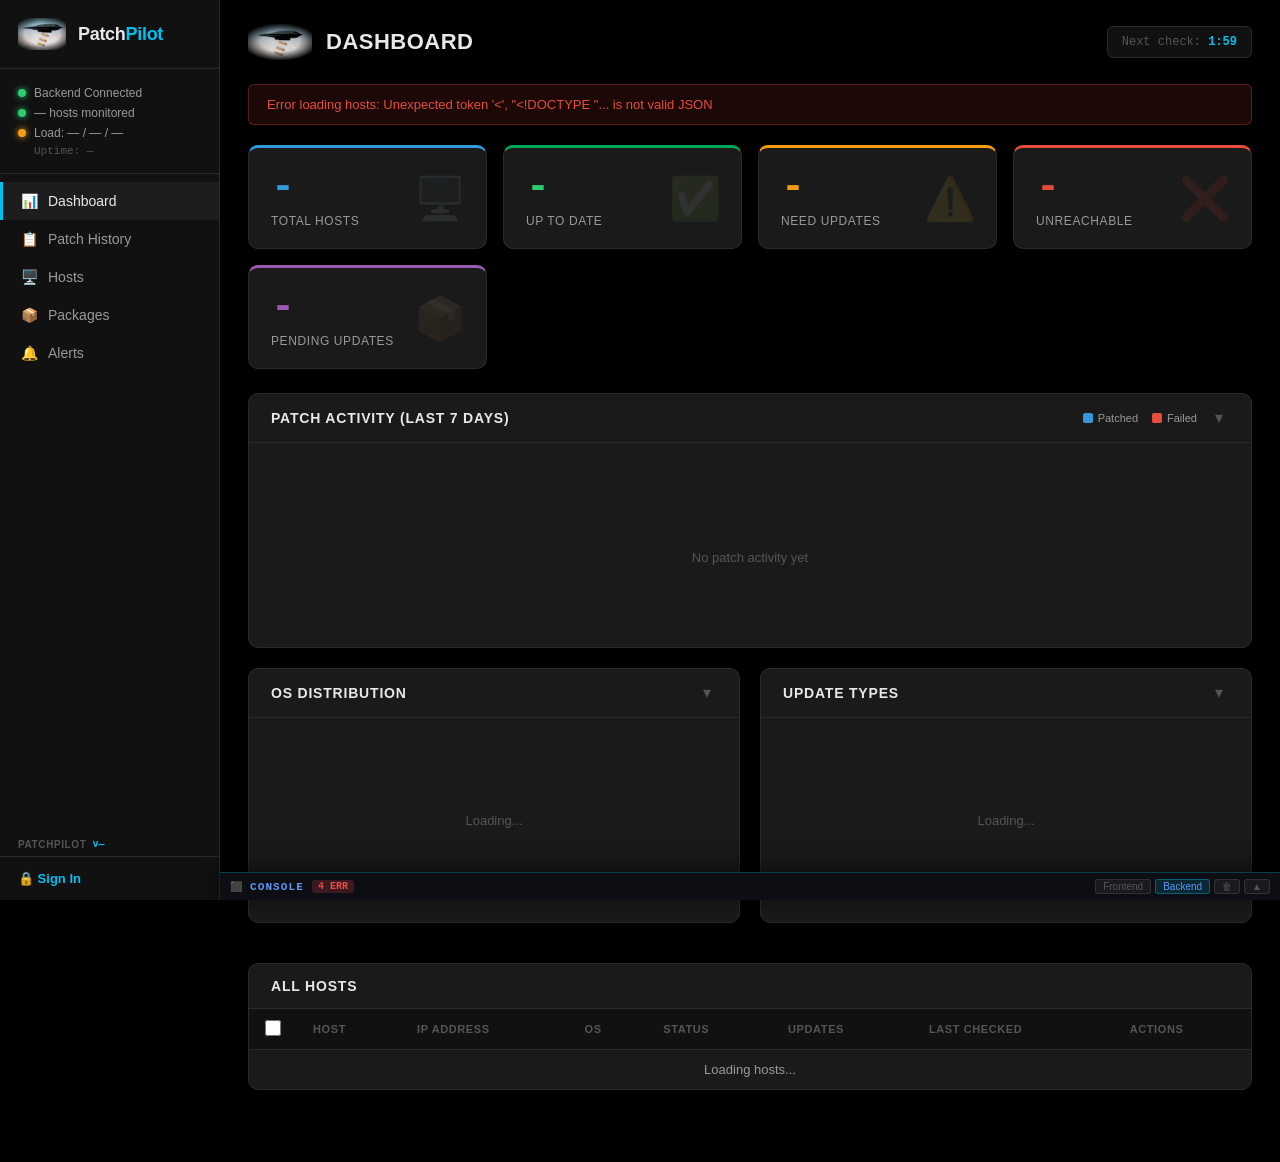
==== commit 45ae7550: "v0.15.6-beta: Web installer: Linux sudo via UI and POST install stream; install.sh pp_sudo. Sidebar " ====
--- a/frontend/index.html
+++ b/frontend/index.html
@@ -82,7 +82,7 @@
         <div class="sidebar-version" id="sidebar-version-block">
             <span class="version-label">PatchPilot</span>
             <span class="version-tag" id="sidebar-app-version">v—</span>
-            <span class="version-alpha">alpha</span>
+            <span class="version-channel" id="sidebar-version-channel" style="display:none;" aria-hidden="true"></span>
             <div class="update-badge" id="sidebar-update-badge" style="display:none;" onclick="window.location.href='settings.html#updates'" title="Update available">
                 <span class="update-dot"></span> Update available
             </div>
@@ -109,6 +109,21 @@
     <!-- ═══════ MAIN CONTENT ═══════ -->
     <div class="main">
 
+        <!-- Trial/License banner -->
+        <div id="trial-banner" class="trial-banner" style="display:none"></div>
+
+        <!-- Trial expired overlay -->
+        <div id="trial-expired-overlay" class="trial-expired-overlay" style="display:none">
+            <div class="trial-expired-card">
+                <img src="patchpilot-icon.jpeg" alt="PatchPilot" style="width:80px;border-radius:12px;margin-bottom:16px">
+                <h2>Trial Expired</h2>
+                <p>Your 14-day PatchPilot trial has ended.</p>
+                <p>Purchase a license to continue using PatchPilot.</p>
+                <a href="https://getpatchpilot.app/buy" class="btn-purchase" target="_blank">Get a License</a>
+                <p class="trial-expired-alt">Already have a key? <a href="settings.html#license">Enter it here</a></p>
+            </div>
+        </div>
+
         <!-- Top bar -->
         <div class="top-row">
             <div class="page-title">
@@ -122,6 +137,10 @@
                 </div>
             </div>
             <div class="top-actions">
+                <!-- RBAC: owner filter for full_admin -->
+                <select id="owner-filter" style="display:none; padding:6px 10px; border-radius:6px; border:1px solid var(--border); background:var(--bg-panel); color:var(--text-primary); font-size:13px; cursor:pointer;" onchange="applyOwnerFilter(this.value)">
+                    <option value="">All Users</option>
+                </select>
                 <div class="countdown-display">
                     Next check: <span id="countdown-timer">--:--</span>
                 </div>
--- a/frontend/styles.css
+++ b/frontend/styles.css
@@ -206,7 +206,7 @@
     font-weight: 600;
     color: var(--cyan);
 }
-.sidebar-version .version-alpha {
+.sidebar-version .version-channel {
     font-size: 9px;
     font-weight: 700;
     letter-spacing: 0.08em;
@@ -1318,3 +1318,84 @@
 .console-line--info  .console-line__msg  { color: var(--text-secondary); }
 
 
+/* ── Trial / License ──────────────────────────────────────────────────────── */
+.trial-banner {
+    display: flex;
+    align-items: center;
+    justify-content: space-between;
+    padding: 8px 16px;
+    font-size: 13px;
+    border-radius: 6px;
+    margin: 8px 16px;
+}
+.trial-banner.trial-active {
+    background: rgba(232, 153, 62, 0.12);
+    border: 1px solid rgba(232, 153, 62, 0.25);
+    color: #e8993e;
+}
+.trial-banner.trial-expired {
+    background: rgba(232, 84, 84, 0.12);
+    border: 1px solid rgba(232, 84, 84, 0.25);
+    color: #e85454;
+}
+.trial-banner a {
+    color: var(--cyan);
+    text-decoration: none;
+    font-weight: 600;
+}
+.trial-banner a:hover { text-decoration: underline; }
+
+.trial-expired-overlay {
+    position: fixed;
+    inset: 0;
+    background: rgba(10, 14, 20, 0.95);
+    display: flex;
+    align-items: center;
+    justify-content: center;
+    z-index: 9999;
+}
+.trial-expired-card {
+    text-align: center;
+    max-width: 400px;
+    padding: 48px;
+}
+.trial-expired-card h2 {
+    color: #e85454;
+    font-size: 24px;
+    margin-bottom: 12px;
+}
+.trial-expired-card p {
+    color: var(--text-muted);
+    margin-bottom: 8px;
+    line-height: 1.5;
+}
+.btn-purchase {
+    display: inline-block;
+    background: var(--cyan);
+    color: var(--bg);
+    padding: 12px 32px;
+    border-radius: 8px;
+    font-weight: 600;
+    text-decoration: none;
+    margin: 20px 0 16px;
+    transition: opacity 0.2s;
+}
+.btn-purchase:hover { opacity: 0.85; }
+.trial-expired-alt { font-size: 13px; }
+.trial-expired-alt a { color: #e8993e; text-decoration: none; }
+.trial-expired-alt a:hover { text-decoration: underline; }
+
+/* Backup license lock overlay */
+.backup-lock-overlay {
+    position: absolute;
+    inset: 0;
+    background: rgba(10, 14, 20, 0.9);
+    display: flex;
+    align-items: center;
+    justify-content: center;
+    z-index: 50;
+    border-radius: 12px;
+}
+.backup-lock-card { text-align: center; max-width: 360px; }
+.backup-lock-card h3 { color: #e8993e; margin: 12px 0 8px; font-size: 18px; }
+.backup-lock-card p { color: var(--text-muted); line-height: 1.5; }
